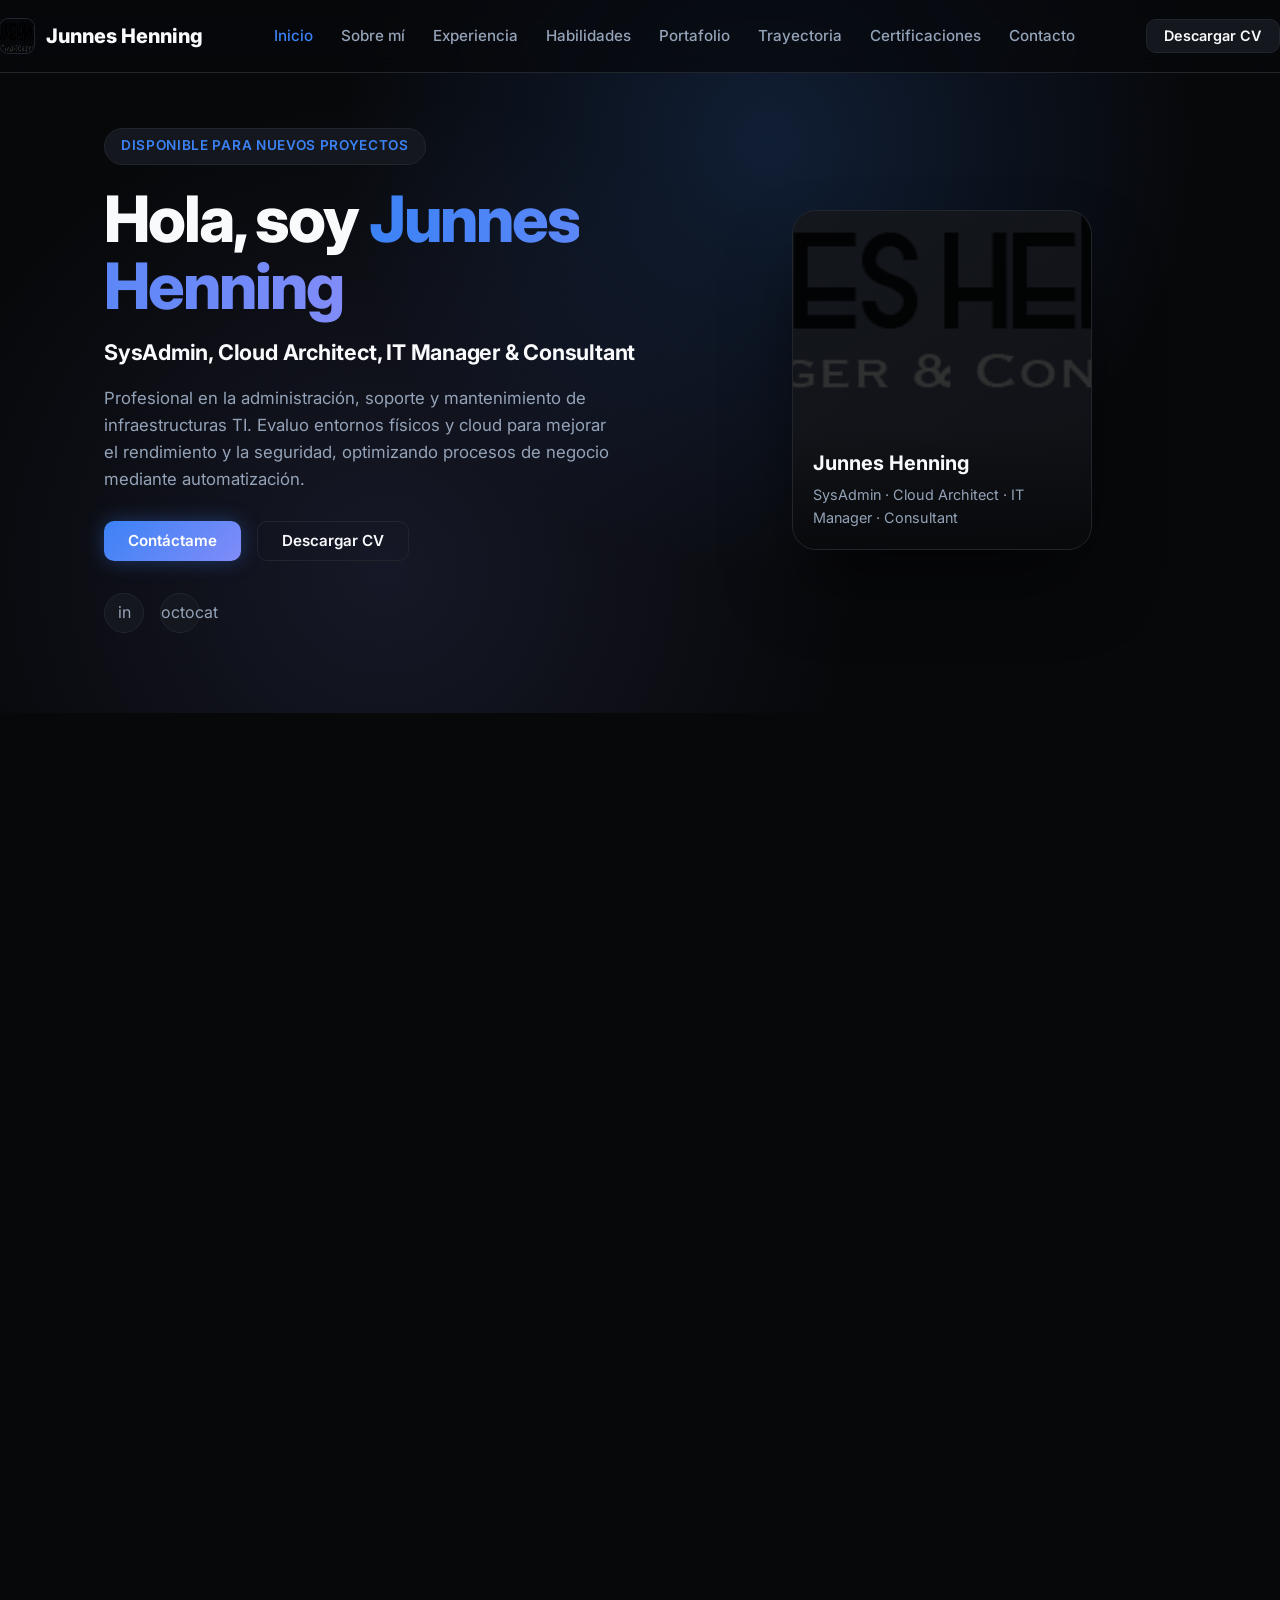
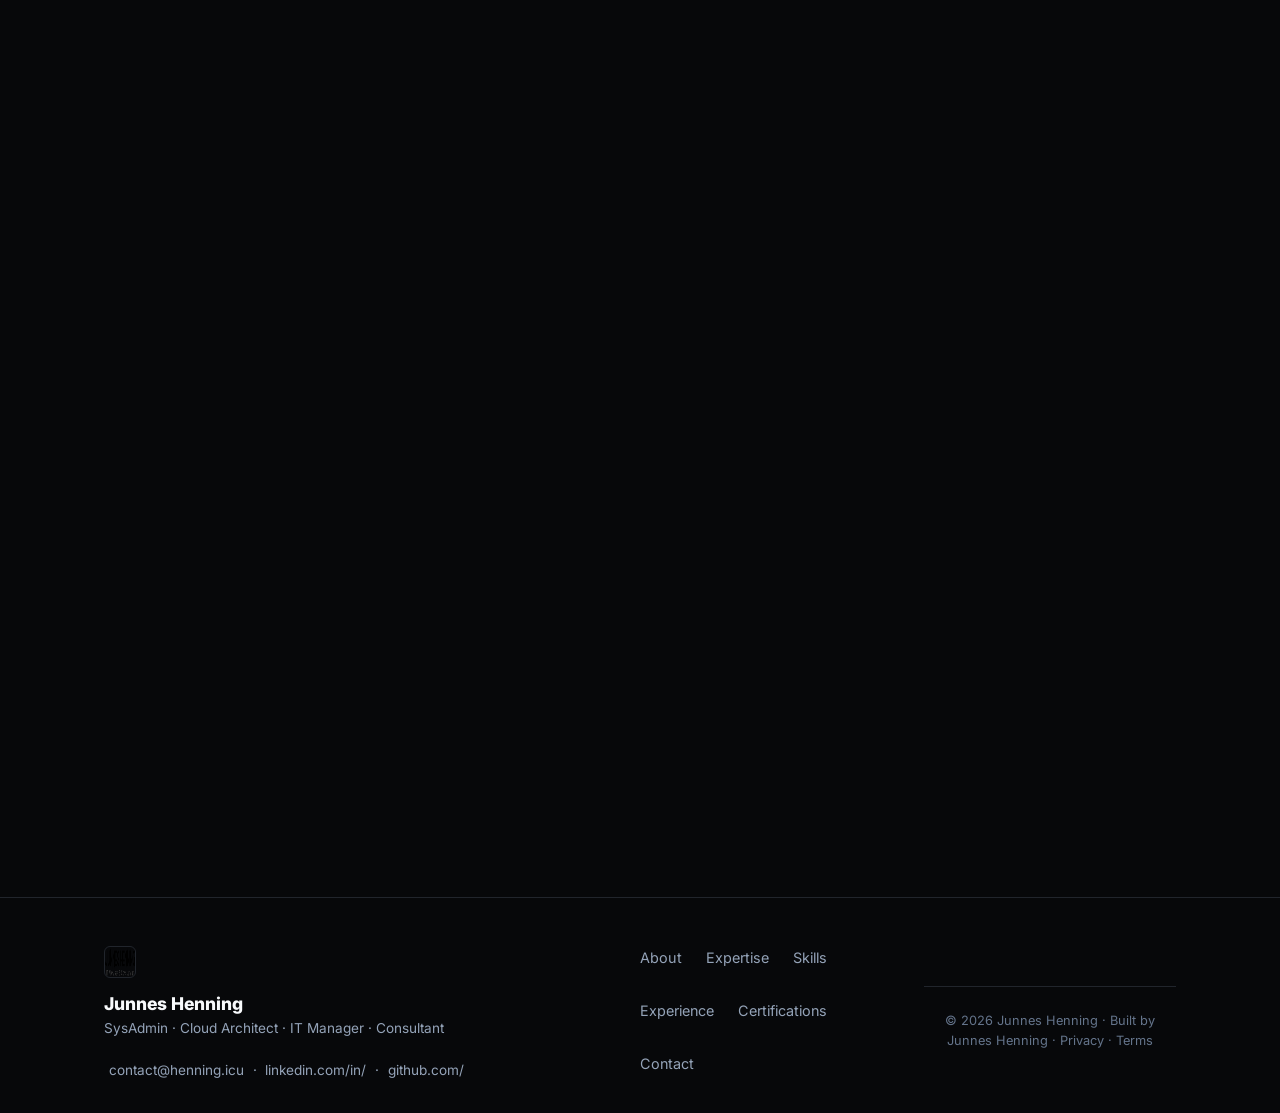
==== index.html @ 4973eaaf "feat: initial static portfolio site - Single-page portfolio inspired by Wilson Kinyua's Portfolio v2" ====
<!DOCTYPE html>
<html lang="es">
<head>
  <meta charset="UTF-8">
  <meta name="viewport" content="width=device-width, initial-scale=1.0">
  <title>Junnes Henning | SysAdmin, Cloud Architect & IT Consultant</title>
  <meta name="description" content="Portafolio de Junnes Henning — SysAdmin, Cloud Architect, IT Manager y Consultant. Infraestructura cloud, Linux, automatización y seguridad en Caracas, Venezuela.">
  <meta name="author" content="Junnes Henning">
  <link rel="preload" href="assets/css/style.css" as="style">
  <link rel="stylesheet" href="assets/css/style.css">
  <link rel="icon" href="assets/images/logo.png">
  <!-- Google Fonts: Inter -->
  <link rel="preconnect" href="https://fonts.googleapis.com">
  <link rel="preconnect" href="https://fonts.gstatic.com" crossorigin>
  <link href="https://fonts.googleapis.com/css2?family=Inter:wght@300;400;500;600;700;800&display=swap" rel="stylesheet">
</head>
<body>

  <!-- ======================= NAVIGACIÓN ======================= -->
  <nav class="navbar" id="navbar">
    <div class="nav-container">
      <a href="#" class="nav-logo" aria-label="Inicio">
        <img src="assets/images/logo.png" alt="Junnes Henning" class="nav-logo-img">
        <span class="nav-logo-text">Junnes Henning</span>
      </a>

      <ul class="nav-links" id="nav-links">
        <li><a href="#home">Inicio</a></li>
        <li><a href="#about">Sobre mí</a></li>
        <li><a href="#expertise">Experiencia</a></li>
        <li><a href="#skills">Habilidades</a></li>
        <li><a href="#portfolio">Portafolio</a></li>
        <li><a href="#experience">Trayectoria</a></li>
        <li><a href="#certifications">Certificaciones</a></li>
        <li><a href="#contact">Contacto</a></li>
      </ul>

      <div class="nav-actions">
        <a href="https://www.junneshenning.com/resources/Junnes_Henning_Resume.pdf" target="_blank" rel="noopener" class="btn btn-download">Descargar CV</a>
        <button class="nav-toggle" id="nav-toggle" aria-label="Abrir menú" aria-expanded="false">
          <span class="bar"></span>
          <span class="bar"></span>
          <span class="bar"></span>
        </button>
      </div>
    </div>
  </nav>

  <!-- ======================= HERO ======================= -->
  <section class="hero" id="home" aria-label="Inicio">
    <div class="hero-bg"></div>
    <div class="container hero-content">
      <div class="hero-text">
        <span class="hero-badge">Disponible para nuevos proyectos</span>
        <h1 class="hero-title">Hola, soy <span class="gradient-text">Junnes Henning</span></h1>
        <p class="hero-subtitle">SysAdmin, Cloud Architect, IT Manager &amp; Consultant</p>
        <p class="hero-description">
          Profesional en la administración, soporte y mantenimiento de infraestructuras TI. Evaluo entornos físicos y cloud para mejorar el rendimiento y la seguridad, optimizando procesos de negocio mediante automatización.
        </p>
        <div class="hero-cta">
          <a href="#contact" class="btn btn-primary">Contáctame</a>
          <a href="https://www.junneshenning.com/resources/Junnes_Henning_Resume.pdf" target="_blank" rel="noopener" class="btn btn-outline">Descargar CV</a>
        </div>
        <div class="hero-social">
          <a href="https://linkedin.com/in/" target="_blank" rel="noopener" aria-label="LinkedIn"><span>in</span></a>
          <a href="https://github.com/" target="_blank" rel="noopener" aria-label="GitHub"><span>octocat</span></a>
        </div>
      </div>

      <div class="hero-visual">
        <div class="floating-card">
          <img src="assets/images/logo.png" alt="Junnes Henning" class="floating-img">
          <div class="floating-overlay">
            <h3>Junnes Henning</h3>
            <p>SysAdmin · Cloud Architect · IT Manager · Consultant</p>
          </div>
        </div>
      </div>
    </div>
  </section>

  <!-- ======================= SOBRE MÍ ======================= -->
  <section class="section" id="about" aria-label="Sobre mí">
    <div class="container">
      <div class="section-header">
        <h2 class="section-title">Conóceme</h2>
        <p class="section-subtitle">Sobre mí</p>
      </div>

      <div class="about-grid">
        <div class="about-text">
          <p>
            Nacido y criado en Caracas, Venezuela. Soy un entusiasta SysAdmin especializado en plataformas de servidores Unix/Linux, con <strong>10+ años de experiencia</strong> y certificado en ITILv3. Estoy dedicado a evaluar entornos de infraestructura física y cloud para realizar mejoras que aumenten el rendimiento y la seguridad, optimizando procesos clave de negocio a través de la automatización, agregando valor a cada proyecto en el que participo.
          </p>
          <div class="about-stats">
            <div class="stat">
              <span class="stat-number">10+</span>
              <span class="stat-label">Años de experiencia</span>
            </div>
            <div class="stat">
              <span class="stat-number">1</span>
              <span class="stat-label">Certificación ITILv3</span>
            </div>
            <div class="stat">
              <span class="stat-number">7+</span>
              <span class="stat-label">Proyectos en portafolio</span>
            </div>
          </div>
        </div>

        <div class="about-details">
          <div class="detail-card">
            <h4>Rol</h4>
            <p>SysAdmin &amp; IT Support Professional</p>
          </div>
          <div class="detail-card">
            <h4>Ubicación</h4>
            <p>Caracas, Venezuela</p>
          </div>
          <div class="detail-card">
            <h4>Experiencia</h4>
            <p>10+ años de experiencia</p>
          </div>
          <div class="detail-card">
            <h4>Educación</h4>
            <p>ITILv3 Certificado</p>
          </div>
          <div class="detail-card">
            <h4>Portafolio</h4>
            <p><a href="https://www.junneshenning.com" target="_blank" rel="noopener">www.junneshenning.com</a></p>
          </div>
        </div>
      </div>
    </div>
  </section>

  <!-- ======================= EXPERIENCIA / EXPERTISE ======================= -->
  <section class="section bg-alt" id="expertise" aria-label="Lo que hago">
    <div class="container">
      <div class="section-header">
        <h2 class="section-title">Lo que hago</h2>
        <p class="section-subtitle">Experiencia</p>
      </div>

      <div class="services-grid">
        <div class="service-card">
          <div class="service-icon">🐧</div>
          <h3>Soporte Linux &amp; Soluciones OpenSource</h3>
          <p>Especializado en plataformas de servidores Unix/Linux, realizando mejoras que aumentan el rendimiento y la seguridad.</p>
        </div>
        <div class="service-card">
          <div class="service-icon">☁️</div>
          <h3>Consultoría TI &amp; Migraciones de Hosting</h3>
          <p>Evaluación de entornos de infraestructura física y cloud para mejorar el rendimiento y la seguridad.</p>
        </div>
        <div class="service-card">
          <div class="service-icon">⚙️</div>
          <h3>Bash Scripting &amp; Automatización</h3>
          <p>Optimización de procesos clave de negocio mediante automatización, agregando valor a cada proyecto.</p>
        </div>
        <div class="service-card">
          <div class="service-icon">🛡️</div>
          <h3>Mejoras de Seguridad &amp; Recuperación Web Hackeada</h3>
          <p>Informática forense y recuperación de sitios web hackeados junto con robustas mejoras de seguridad.</p>
        </div>
      </div>
    </div>
  </section>

  <!-- ======================= HABILIDADES ======================= -->
  <section class="section" id="skills" aria-label="Herramientas y habilidades">
    <div class="container">
      <div class="section-header">
        <h2 class="section-title">Con qué trabajo</h2>
        <p class="section-subtitle">Herramientas &amp; Habilidades</p>
      </div>

      <div class="skills-grid">
        <div class="skill-category">
          <h4>OS &amp; Administración</h4>
          <div class="skill-chips">
            <span class="skill-chip"><img src="assets/images/icons/devicons/linux-original.svg" alt="Linux" onerror="this.style.display='none'"> Linux</span>
            <span class="skill-chip"><img src="assets/images/icons/devicons/unix-original.svg" alt="Unix" onerror="this.style.display='none'"> Unix</span>
            <span class="skill-chip"><img src="assets/images/icons/devicons/nginx-original.svg" alt="Web Servers Tuning" onerror="this.style.display='none'"> Web Servers Tuning</span>
            <span class="skill-chip"><img src="assets/images/icons/devicons/bash-original.svg" alt="Shell Scripting" onerror="this.style.display='none'"> Shell Scripting</span>
          </div>
        </div>

        <div class="skill-category">
          <h4>Web Stack</h4>
          <div class="skill-chips">
            <span class="skill-chip"><img src="assets/images/icons/devicons/php-original.svg" alt="LAMP Stack" onerror="this.style.display='none'"> LAMP Stack</span>
            <span class="skill-chip"><img src="assets/images/icons/devicons/nginx-original.svg" alt="LEMP Stack" onerror="this.style.display='none'"> LEMP Stack</span>
            <span class="skill-chip"><img src="assets/images/icons/devicons/html5-original.svg" alt="HTML5/CSS3" onerror="this.style.display='none'"> HTML5/CSS3</span>
            <span class="skill-chip"><img src="assets/images/icons/devicons/wordpress-original.svg" alt="WordPress" onerror="this.style.display='none'"> WordPress</span>
            <span class="skill-chip"><img src="assets/images/icons/devicons/magento-original.svg" alt="Magento" onerror="this.style.display='none'"> Magento</span>
          </div>
        </div>

        <div class="skill-category">
          <h4>Infraestructura &amp; Servicios</h4>
          <div class="skill-chips">
            <span class="skill-chip"><img src="assets/images/icons/devicons/amazonwebservices-original.svg" alt="AWS" onerror="this.style.display='none'"> AWS</span>
            <span class="skill-chip"><img src="assets/images/icons/devicons/googlecloud-original.svg" alt="GCP" onerror="this.style.display='none'"> GCP</span>
            <span class="skill-chip"><img src="assets/images/icons/devicons/azure-original.svg" alt="Azure" onerror="this.style.display='none'"> Azure</span>
            <span class="skill-chip"><img src="assets/images/icons/devicons/cloudflare-original.svg" alt="Cloudflare" onerror="this.style.display='none'"> Cloudflare</span>
            <span class="skill-chip"><img src="assets/images/icons/devicons/servers-original.svg" alt="Hosting / Cpanel" onerror="this.style.display='none'"> Hosting / Cpanel</span>
            <span class="skill-chip"><img src="assets/images/icons/devicons/network-original.svg" alt="Domains / DNS" onerror="this.style.display='none'"> Domains / DNS</span>
            <span class="skill-chip"><img src="assets/images/icons/devicons/google-original.svg" alt="OnPage SEO" onerror="this.style.display='none'"> OnPage SEO</span>
            <span class="skill-chip"><img src="assets/images/icons/devicons/security-original.svg" alt="Web Security" onerror="this.style.display='none'"> Web Security</span>
          </div>
        </div>
      </div>
    </div>
  </section>

  <!-- ======================= PORTAFOLIO ======================= -->
  <section class="section bg-alt" id="portfolio" aria-label="Proyectos">
    <div class="container">
      <div class="section-header">
        <h2 class="section-title">Mi portafolio</h2>
        <p class="section-subtitle">Proyectos en diferentes campos y clientes.</p>
      </div>

      <div class="portfolio-filters">
        <button class="filter-btn active" data-filter="all">Todos</button>
        <button class="filter-btn" data-filter="Retail">Retail</button>
        <button class="filter-btn" data-filter="Technology">Technology</button>
        <button class="filter-btn" data-filter="Healthcare">Healthcare</button>
        <button class="filter-btn" data-filter="Real Estate">Real Estate</button>
        <button class="filter-btn" data-filter="Legal">Legal</button>
      </div>

      <div class="portfolio-grid" id="portfolio-grid">
        <!-- Licores Mundiales -->
        <article class="portfolio-item" data-category="Retail">
          <div class="portfolio-image">
            <img src="assets/images/portfolio/licores-mundiales-logo.png" alt="Licores Mundiales">
          </div>
          <div class="portfolio-content">
            <h3>Licores Mundiales</h3>
            <p class="portfolio-excerpt">Cloud architecture design and deployment on AWS for the e-commerce website. Ongoing support for new feature rollouts on a complex multi-service architecture.</p>
            <div class="portfolio-meta">
              <span class="portfolio-category">Retail</span>
              <span class="portfolio-screens">Licores Mundiales · 1 screen</span>
            </div>
            <a href="#" class="portfolio-link">View Screens <span>→</span></a>
          </div>
        </article>

        <!-- Logoscorp -->
        <article class="portfolio-item" data-category="Technology">
          <div class="portfolio-image">
            <img src="assets/images/portfolio/logoscorp-logo.png" alt="Logoscorp">
          </div>
          <div class="portfolio-content">
            <h3>Logoscorp</h3>
            <p class="portfolio-excerpt">Cloud infrastructure architecture design and deployment for the corporate website, ensuring high availability and optimal performance.</p>
            <div class="portfolio-meta">
              <span class="portfolio-category">Technology</span>
              <span class="portfolio-screens">Logoscorp · 1 screen</span>
            </div>
            <a href="#" class="portfolio-link">View Screens <span>→</span></a>
          </div>
        </article>

        <!-- Drogueria Nena -->
        <article class="portfolio-item" data-category="Healthcare">
          <div class="portfolio-image">
            <img src="assets/images/portfolio/dronena-logo.png" alt="Drogueria Nena">
          </div>
          <div class="portfolio-content">
            <h3>Droguería Nena</h3>
            <p class="portfolio-excerpt">Cloud architecture design and configuration for the drugstore website. Ongoing maintenance and support of the cloud infrastructure to ensure uninterrupted operations.</p>
            <div class="portfolio-meta">
              <span class="portfolio-category">Healthcare</span>
              <span class="portfolio-screens">Droguería Nena · 1 screen</span>
            </div>
            <a href="#" class="portfolio-link">View Screens <span>→</span></a>
          </div>
        </article>

        <!-- Farmacias Xana -->
        <article class="portfolio-item" data-category="Healthcare">
          <div class="portfolio-image">
            <img src="assets/images/portfolio/xana-logo.png" alt="Farmacias Xana">
          </div>
          <div class="portfolio-content">
            <h3>Farmacias Xana</h3>
            <p class="portfolio-excerpt">Cloud architecture design and deployment for the corporate website. Continuous infrastructure maintenance and support, including N8N automation workflows for daily pharmacy closing report processing.</p>
            <div class="portfolio-meta">
              <span class="portfolio-category">Healthcare</span>
              <span class="portfolio-screens">Farmacias Xana · 1 screen</span>
            </div>
            <a href="#" class="portfolio-link">View Screens <span>→</span></a>
          </div>
        </article>

        <!-- Beca Inmobiliaria -->
        <article class="portfolio-item" data-category="Real Estate">
          <div class="portfolio-image">
            <img src="assets/images/portfolio/beca-logo.png" alt="Beca Inmobiliaria">
          </div>
          <div class="portfolio-content">
            <h3>Beca Inmobiliaria</h3>
            <p class="portfolio-excerpt">Cloud architecture and infrastructure design on GCP. Security and vulnerability audit with corresponding system hardening. SEO strategy implementation to improve organic search positioning.</p>
            <div class="portfolio-meta">
              <span class="portfolio-category">Real Estate</span>
              <span class="portfolio-screens">Beca Inmobiliaria · 1 screen</span>
            </div>
            <a href="#" class="portfolio-link">View Screens <span>→</span></a>
          </div>
        </article>

        <!-- Mind Melt -->
        <article class="portfolio-item" data-category="Technology">
          <div class="portfolio-image">
            <img src="assets/images/portfolio/mindmelt-logo.png" alt="Mind Melt Creative Agency">
          </div>
          <div class="portfolio-content">
            <h3>Mind Melt Creative Agency</h3>
            <p class="portfolio-excerpt">Cloud infrastructure architecture design and deployment for the creative agency website, optimizing performance and availability.</p>
            <div class="portfolio-meta">
              <span class="portfolio-category">Technology</span>
              <span class="portfolio-screens">Mind Melt · 1 screen</span>
            </div>
            <a href="#" class="portfolio-link">View Screens <span>→</span></a>
          </div>
        </article>

        <!-- The Hachar Law Group -->
        <article class="portfolio-item" data-category="Legal">
          <div class="portfolio-image">
            <img src="assets/images/portfolio/hachar-logo.png" alt="The Hachar Law Group">
          </div>
          <div class="portfolio-content">
            <h3>The Hachar Law Group</h3>
            <p class="portfolio-excerpt">Cloud infrastructure architecture design and deployment for the law firm website, ensuring security and high availability.</p>
            <div class="portfolio-meta">
              <span class="portfolio-category">Legal</span>
              <span class="portfolio-screens">The Hachar Law Group · 1 screen</span>
            </div>
            <a href="#" class="portfolio-link">View Screens <span>→</span></a>
          </div>
        </article>
      </div>
    </div>
  </section>

  <!-- ======================= TRAYECTORIA ======================= -->
  <section class="section" id="experience" aria-label="Proyectos destacados">
    <div class="container">
      <div class="section-header">
        <h2 class="section-title">Mis trabajos</h2>
        <p class="section-subtitle">Experiencia</p>
      </div>

      <div class="timeline">
        <div class="timeline-item">
          <div class="timeline-date">Jun 2022 – Presente</div>
          <div class="timeline-content">
            <div class="timeline-header">
              <h3>AcidLabs (antes Linets Chile SpA)</h3>
              <span class="timeline-role">SRE — Site Reliability Engineering</span>
            </div>
            <p>Site Reliability Engineering, cloud architecture design, infrastructure management, y consultoría TI. Lideré esfuerzos de migración e integración durante la fusión de Linets Chile SpA en AcidLabs en mayo de 2023.</p>
            <div class="timeline-tags">
              <span>SRE</span><span>Cloud Architecture</span><span>IT Consulting</span><span>Infrastructure</span><span>Migrations</span>
            </div>
            <a href="#" class="btn btn-sm btn-outline">Ver proyecto</a>
          </div>
        </div>

        <div class="timeline-item">
          <div class="timeline-date">Jun 2025 – Presente</div>
          <div class="timeline-content">
            <div class="timeline-header">
              <h3>Droguería Nena, C.A.</h3>
              <span class="timeline-role">Architecture Manager</span>
            </div>
            <p>Cloud architecture design e infraestructura para el sitio web de la farmacia. Mantenimiento continuo, hardening de seguridad y flujos de automatización con N8N.</p>
            <div class="timeline-tags">
              <span>Cloud Architecture</span><span>Architecture Management</span><span>Security</span><span>Automation</span><span>N8N</span>
            </div>
            <a href="#" class="btn btn-sm btn-outline">Ver proyecto</a>
          </div>
        </div>

        <div class="timeline-item">
          <div class="timeline-date">Sep 2016 – Jun 2022</div>
          <div class="timeline-content">
            <div class="timeline-header">
              <h3>Logoscorp, C.A.</h3>
              <span class="timeline-role">Support Manager &amp; Project Programmer</span>
            </div>
            <p>Gestión de equipos de soporte y programación de proyectos. Lideré el despliegue de infraestructura cloud y el diseño de arquitectura web.</p>
            <div class="timeline-tags">
              <span>Management</span><span>Programming</span><span>Support</span><span>Cloud</span>
            </div>
            <a href="#" class="btn btn-sm btn-outline">Ver proyecto</a>
          </div>
        </div>

        <div class="timeline-item">
          <div class="timeline-date">Feb 2009 – Ago 2016</div>
          <div class="timeline-content">
            <div class="timeline-header">
              <h3>Soporte S.P.I., C.A.</h3>
              <span class="timeline-role">IT Manager &amp; Support Manager</span>
            </div>
            <p>Gestión de operaciones TI y equipos de soporte.</p>
            <div class="timeline-tags">
              <span>IT Management</span><span>Support</span>
            </div>
            <a href="#" class="btn btn-sm btn-outline">Ver proyecto</a>
          </div>
        </div>

        <div class="timeline-item">
          <div class="timeline-date">Sep 2006 – Feb 2009</div>
          <div class="timeline-content">
            <div class="timeline-header">
              <h3>Toyoavila, C.A.</h3>
              <span class="timeline-role">Systems Analyst</span>
            </div>
            <p>Análisis y mantenimiento de sistemas.</p>
            <div class="timeline-tags">
              <span>Systems Analysis</span>
            </div>
            <a href="#" class="btn btn-sm btn-outline">Ver proyecto</a>
          </div>
        </div>
      </div>
    </div>
  </section>

  <!-- ======================= CERTIFICACIONES ======================= -->
  <section class="section bg-alt" id="certifications" aria-label="Certificaciones">
    <div class="container">
      <div class="section-header">
        <h2 class="section-title">Credenciales</h2>
        <p class="section-subtitle">Certificaciones</p>
      </div>

      <div class="cert-grid">
        <!-- Google Workspace -->
        <div class="cert-card">
          <div class="cert-badge">Earned</div>
          <h3>Google Workspace Administrator Professional Certificate</h3>
          <div class="cert-issuer">Google / Coursera</div>
          <p>Certificación profesional que cubre la administración de Google Workspace, gestión de usuarios y grupos, configuración de seguridad, gobernanza de datos, cumplimiento de correo electrónico y gestión de servicios de la suite de productividad y colaboración de Google.</p>
          <div class="cert-meta">
            <span class="cert-date">26 de enero 2024</span>
            <a href="/documents/Google_Workspace_Administrator_Professional_Certificate.pdf" class="btn btn-sm btn-outline">Ver credencial</a>
          </div>
        </div>

        <!-- ITILv3 -->
        <div class="cert-card">
          <div class="cert-badge earned">Earned</div>
          <h3>ITILv3 Foundation</h3>
          <div class="cert-issuer">AXELOS</div>
          <p>Certificación de Information Technology Infrastructure Library v3 que cubre las mejores prácticas de gestión de servicios TI, incluyendo estrategia de servicio, diseño, transición, operación y mejora continua del servicio.</p>
          <div class="cert-meta">
            <a href="/documents/ITILv3_Exim_Certificate.jpg" class="btn btn-sm btn-outline">Ver credencial</a>
          </div>
        </div>

        <!-- AWS -->
        <div class="cert-card">
          <div class="cert-badge in-progress">In Progress</div>
          <h3>AWS Solutions Architect Associate</h3>
          <div class="cert-issuer">Amazon Web Services</div>
          <p>Valida la capacidad de diseñar y desplegar sistemas escalables, altamente disponibles y tolerantes a fallos. Cubre cómputo, almacenamiento, redes, bases de datos, seguridad y optimización de costos siguiendo el marco AWS Well-Architected Framework.</p>
          <div class="cert-meta">
            <span class="cert-date">En progreso</span>
            <span class="cert-nolink">Sin enlace disponible</span>
          </div>
        </div>
      </div>
    </div>
  </section>

  <!-- ======================= PROYECTOS Y VENTURAS ======================= -->
  <section class="section ventures" id="ventures" aria-label="Proyectos y ventures">
    <div class="container">
      <div class="venture-card">
        <h2>Projects &amp; Ventures</h2>
        <p>Dos sitios para visitar más de mi trabajo.</p>
        <a href="https://www.junneshenning.com" target="_blank" rel="noopener" class="venture-link">www.junneshenning.com <span>→</span></a>
      </div>
    </div>
  </section>

  <!-- ======================= CONTACTO ======================= -->
  <section class="section" id="contact" aria-label="Contacto">
    <div class="container">
      <div class="section-header">
        <h2 class="section-title">Hablemos</h2>
        <p class="section-subtitle">Contáctame</p>
      </div>

      <div class="contact-grid">
        <div class="contact-info">
          <div class="info-item">
            <span class="info-label">Email</span>
            <a href="mailto:contact@henning.icu" class="info-value">contact@henning.icu</a>
          </div>
          <div class="info-item">
            <span class="info-label">Ubicación</span>
            <span class="info-value">Caracas, Venezuela</span>
          </div>
          <div class="socials">
            <a href="https://linkedin.com/in/" target="_blank" rel="noopener" class="social-link">linkedin.com/in/</a>
            <a href="https://github.com/" target="_blank" rel="noopener" class="social-link">github.com/</a>
          </div>
        </div>

        <div class="contact-form-wrapper">
          <form class="contact-form" id="contact-form" novalidate>
            <div class="form-group">
              <label for="name">Nombre</label>
              <input type="text" id="name" name="name" required placeholder="Tu nombre">
            </div>
            <div class="form-group">
              <label for="email">Correo</label>
              <input type="email" id="email" name="email" required placeholder="tu@correo.com">
            </div>
            <div class="form-group">
              <label for="subject">Asunto</label>
              <input type="text" id="subject" name="subject" placeholder="Asunto del mensaje">
            </div>
            <div class="form-group">
              <label for="message">Mensaje</label>
              <textarea id="message" name="message" rows="5" required placeholder="Cuéntame en qué puedo ayudarte"></textarea>
            </div>
            <button type="submit" class="btn btn-primary btn-block">Enviar mensaje</button>
            <p class="form-note" id="form-note"></p>
          </form>
        </div>
      </div>
    </div>
  </section>

  <!-- ======================= FOOTER ======================= -->
  <footer class="footer">
    <div class="container footer-inner">
      <div class="footer-brand">
        <div class="footer-logo">
          <img src="assets/images/logo.png" alt="Junnes Henning">
        </div>
        <div class="footer-titles">
          <div class="footer-name">Junnes Henning</div>
          <div class="footer-role">SysAdmin · Cloud Architect · IT Manager · Consultant</div>
        </div>
        <div class="footer-contacts">
          <a href="mailto:contact@henning.icu">contact@henning.icu</a> ·
          <a href="https://linkedin.com/in/" target="_blank" rel="noopener">linkedin.com/in/</a> ·
          <a href="https://github.com/" target="_blank" rel="noopener">github.com/</a>
        </div>
      </div>
      <nav class="footer-nav">
        <a href="#about">About</a>
        <a href="#expertise">Expertise</a>
        <a href="#skills">Skills</a>
        <a href="#experience">Experience</a>
        <a href="#certifications">Certifications</a>
        <a href="#contact">Contact</a>
      </nav>
      <div class="footer-copy">
        © 2026 Junnes Henning · Built by <a href="https://www.junneshenning.com" target="_blank" rel="noopener">Junnes Henning</a> · <a href="privacy.html">Privacy</a> · <a href="terms.html">Terms</a>
      </div>
    </div>
  </footer>

  <script src="assets/js/main.js"></script>
</body>
</html>
---- assets/css/style.css ----
/* ==========================================================================
   Wilson Kinyua Portfolio v2024 inspired — Dark Cloud Architect theme
   ========================================================================== */
:root {
  --bg: #07080a;
  --surface: #0f1115;
  --surface-2: #14171d;
  --border: #21252c;
  --border-hover: #333a46;

  --text: #f8fafc;
  --text-muted: #94a3b8;
  --text-dim: #64748b;

  --primary: #3b82f6;
  --primary-glow: rgba(59, 130, 246, 0.35);
  --primary-hover: #2563eb;

  --accent: #818cf8;
  --accent-glow: rgba(129, 140, 248, 0.25);

  --success: #22c55e;
  --warning: #f59e0b;
  --danger: #ef4444;

  --radius: 16px;
  --radius-sm: 10px;
  --transition: 300ms ease;
  --shadow: 0 20px 40px -10px rgba(0, 0, 0, 0.5);
  --shadow-lg: 0 40px 80px -20px rgba(0, 0, 0, 0.6);
}

* {
  margin: 0;
  padding: 0;
  box-sizing: border-box;
}

html {
  scroll-behavior: smooth;
}

body {
  background: var(--bg);
  color: var(--text);
  font-family: "Inter", system-ui, -apple-system, BlinkMacSystemFont, "Segoe UI", Roboto, sans-serif;
  line-height: 1.6;
  overflow-x: hidden;
}

img {
  display: block;
  max-width: 100%;
  height: auto;
}

a {
  color: inherit;
  text-decoration: none;
}

ul {
  list-style: none;
}

.container {
  width: 100%;
  max-width: 1120px;
  margin: 0 auto;
  padding: 0 1.5rem;
}

.section {
  padding: 5rem 0;
  position: relative;
}

.bg-alt {
  background: linear-gradient(180deg, var(--surface) 0%, var(--bg) 100%);
}

.section-header {
  text-align: center;
  max-width: 700px;
  margin: 0 auto 3.5rem;
}

.section-title {
  font-size: clamp(1.75rem, 2.5vw, 2.5rem);
  font-weight: 800;
  letter-spacing: -0.02em;
  margin-bottom: 0.75rem;
  background: linear-gradient(to right, var(--text), var(--accent));
  -webkit-background-clip: text;
  -webkit-text-fill-color: transparent;
  background-clip: text;
}

.section-subtitle {
  color: var(--text-muted);
  font-size: 1rem;
}

/* ======================= NAV ======================= */
.navbar {
  position: fixed;
  top: 0;
  left: 0;
  width: 100%;
  z-index: 1000;
  border-bottom: 1px solid var(--border);
  background: rgba(7, 8, 10, 0.7);
  backdrop-filter: blur(10px);
  -webkit-backdrop-filter: blur(10px);
  transition: transform var(--transition), background var(--transition);
}

.navbar.hide {
  transform: translateY(-120%);
}

.nav-container {
  display: flex;
  align-items: center;
  justify-content: space-between;
  height: 72px;
}

.nav-logo {
  display: flex;
  align-items: center;
  gap: 0.75rem;
  font-weight: 800;
  font-size: 1.25rem;
  color: var(--text);
}

.nav-logo-img {
  width: 34px;
  height: 34px;
  border-radius: 8px;
  box-shadow: 0 0 0 1px var(--border);
}

.nav-logo-text {
  display: none;
}

@media (min-width: 640px) {
  .nav-logo-text {
    display: block;
  }
}

.nav-links {
  display: flex;
  gap: 1.75rem;
  align-items: center;
}

.nav-links a {
  font-size: 0.95rem;
  font-weight: 500;
  color: var(--text-muted);
  transition: color var(--transition);
}

.nav-links a:hover {
  color: var(--text);
}

.nav-actions {
  display: flex;
  align-items: center;
  gap: 1rem;
}

.btn {
  display: inline-flex;
  align-items: center;
  justify-content: center;
  font-weight: 600;
  font-size: 0.95rem;
  border-radius: var(--radius-sm);
  cursor: pointer;
  transition: all var(--transition);
  border: none;
  line-height: 1;
}

.btn-primary {
  background: linear-gradient(135deg, var(--primary), var(--accent));
  color: #fff;
  padding: 0.7rem 1.5rem;
  box-shadow: 0 0 20px var(--primary-glow);
}

.btn-primary:hover {
  transform: translateY(-2px);
  box-shadow: 0 0 30px var(--primary-glow), 0 4px 12px rgba(0,0,0,0.4);
}

.btn-outline {
  background: transparent;
  border: 1px solid var(--border);
  color: var(--text);
  padding: 0.7rem 1.5rem;
}

.btn-outline:hover {
  border-color: var(--primary);
  color: var(--primary);
}

.btn-download {
  background: var(--surface-2);
  border: 1px solid var(--border);
  color: var(--text);
  padding: 0.55rem 1.1rem;
  font-size: 0.9rem;
}

.btn-download:hover {
  border-color: var(--primary);
}

.btn-sm {
  padding: 0.45rem 1rem;
  font-size: 0.85rem;
}

.btn-block {
  width: 100%;
}

.nav-toggle {
  display: none;
  flex-direction: column;
  gap: 5px;
  background: none;
  border: none;
  cursor: pointer;
  padding: 0.35rem;
}

.nav-toggle .bar {
  width: 24px;
  height: 2px;
  background: var(--text);
  border-radius: 2px;
  transition: var(--transition);
}

/* ======================= HERO ======================= */
.hero {
  position: relative;
  padding-top: 8rem;
  padding-bottom: 5rem;
  overflow: hidden;
}

.hero-bg {
  position: absolute;
  inset: 0;
  z-index: -1;
  background: radial-gradient(circle at 60% 20%, rgba(59, 130, 246, 0.18), transparent 45%),
              radial-gradient(circle at 30% 80%, rgba(129, 140, 248, 0.12), transparent 45%);
}

.hero-content {
  display: grid;
  grid-template-columns: 1fr;
  gap: 3rem;
  align-items: center;
}

.hero-badge {
  display: inline-block;
  font-size: 0.85rem;
  font-weight: 600;
  padding: 0.4rem 1rem;
  border-radius: 999px;
  background: var(--surface-2);
  border: 1px solid var(--border);
  color: var(--primary);
  margin-bottom: 1.25rem;
  letter-spacing: 0.05em;
  text-transform: uppercase;
}

.hero-title {
  font-size: clamp(2.2rem, 5vw, 4rem);
  font-weight: 800;
  line-height: 1.05;
  letter-spacing: -0.03em;
  margin-bottom: 1rem;
}

.gradient-text {
  background: linear-gradient(to right, var(--primary), var(--accent));
  -webkit-background-clip: text;
  -webkit-text-fill-color: transparent;
  background-clip: text;
}

.hero-subtitle {
  font-size: 1.35rem;
  font-weight: 700;
  color: var(--text);
  margin-bottom: 1rem;
  letter-spacing: -0.01em;
}

.hero-description {
  color: var(--text-muted);
  font-size: 1.05rem;
  max-width: 520px;
  margin-bottom: 1.75rem;
}

.hero-cta {
  display: flex;
  gap: 1rem;
  flex-wrap: wrap;
  margin-bottom: 2rem;
}

.hero-social {
  display: flex;
  gap: 1rem;
}

.hero-social a {
  width: 40px;
  height: 40px;
  border-radius: 50%;
  background: var(--surface-2);
  border: 1px solid var(--border);
  display: grid;
  place-items: center;
  color: var(--text-muted);
  font-size: 1rem;
  transition: var(--transition);
}

.hero-social a:hover {
  border-color: var(--primary);
  color: var(--primary);
  transform: translateY(-3px);
}

.hero-visual {
  position: relative;
  height: 420px;
  display: flex;
  justify-content: center;
  align-items: center;
}

.floating-card {
  position: relative;
  width: 300px;
  height: 340px;
  border-radius: 24px;
  background: linear-gradient(145deg, var(--surface-2), var(--surface));
  border: 1px solid var(--border);
  box-shadow: var(--shadow-lg);
  overflow: hidden;
  animation: float 6s ease-in-out infinite;
}

.floating-img {
  width: 100%;
  height: 55%;
  object-fit: cover;
  opacity: 0.85;
}

.floating-overlay {
  position: absolute;
  bottom: 0;
  left: 0;
  right: 0;
  padding: 1.25rem;
  background: linear-gradient(to top, rgba(7, 8, 10, 0.85), transparent);
}

.floating-overlay h3 {
  font-size: 1.25rem;
  font-weight: 700;
  margin-bottom: 0.25rem;
}

.floating-overlay p {
  font-size: 0.9rem;
  color: var(--text-muted);
}

@keyframes float {
  0%, 100% { transform: translateY(0); }
  50% { transform: translateY(-18px); }
}

@media (min-width: 900px) {
  .hero-content {
    grid-template-columns: 1.15fr 1fr;
    gap: 4rem;
  }
  .hero-visual {
    height: auto;
  }
}

/* ======================= ABOUT ======================= */
.about-grid {
  display: grid;
  grid-template-columns: 1fr;
  gap: 3rem;
  align-items: start;
}

.about-text p {
  color: var(--text-muted);
  font-size: 1.05rem;
  margin-bottom: 1.75rem;
  max-width: 620px;
}

.about-stats {
  display: flex;
  gap: 2rem;
  margin-top: 1.5rem;
}

.stat .stat-number {
  display: block;
  font-size: 1.75rem;
  font-weight: 800;
  background: linear-gradient(to right, var(--primary), var(--accent));
  -webkit-background-clip: text;
  -webkit-text-fill-color: transparent;
  background-clip: text;
  line-height: 1;
}

.stat .stat-label {
  font-size: 0.85rem;
  color: var(--text-muted);
  margin-top: 0.25rem;
}

.about-details {
  display: grid;
  grid-template-columns: repeat(2, 1fr);
  gap: 1rem;
}

.detail-card {
  background: var(--surface);
  border: 1px solid var(--border);
  border-radius: var(--radius-sm);
  padding: 1.25rem;
}

.detail-card h4 {
  font-size: 0.85rem;
  font-weight: 600;
  text-transform: uppercase;
  letter-spacing: 0.05em;
  color: var(--text-dim);
  margin-bottom: 0.4rem;
}

.detail-card p {
  color: var(--text);
  font-size: 0.95rem;
}

.detail-card a {
  color: var(--primary);
}

.detail-card a:hover {
  text-decoration: underline;
}

@media (min-width: 768px) {
  .about-grid {
    grid-template-columns: 1fr 1fr;
  }
}

/* ======================= SERVICES / EXPERTISE ======================= */
.services-grid {
  display: grid;
  grid-template-columns: repeat(2, 1fr);
  gap: 1.75rem;
}

.service-card {
  background: var(--surface);
  border: 1px solid var(--border);
  border-radius: var(--radius);
  padding: 2rem 1.75rem;
  transition: var(--transition);
}

.service-card:hover {
  border-color: var(--border-hover);
  transform: translateY(-4px);
  box-shadow: var(--shadow);
}

.service-icon {
  font-size: 2rem;
  margin-bottom: 1rem;
  display: inline-block;
}

.service-card h3 {
  font-size: 1.15rem;
  font-weight: 700;
  margin-bottom: 0.75rem;
  letter-spacing: -0.01em;
}

.service-card p {
  color: var(--text-muted);
  font-size: 0.95rem;
}

@media (max-width: 639px) {
  .services-grid {
    grid-template-columns: 1fr;
  }
}

/* ======================= SKILLS ======================= */
.skills-grid {
  display: grid;
  grid-template-columns: repeat(auto-fit, minmax(240px, 1fr));
  gap: 2rem;
}

.skill-category h4 {
  font-size: 1.05rem;
  font-weight: 700;
  margin-bottom: 1rem;
  color: var(--primary);
}

.skill-chips {
  display: flex;
  flex-wrap: wrap;
  gap: 0.75rem;
}

.skill-chip {
  display: inline-flex;
  align-items: center;
  gap: 0.5rem;
  font-size: 0.85rem;
  font-weight: 500;
  padding: 0.5rem 0.85rem;
  border-radius: var(--radius-sm);
  background: var(--surface-2);
  border: 1px solid var(--border);
  color: var(--text);
  transition: var(--transition);
}

.skill-chip img {
  width: 18px;
  height: 18px;
  filter: grayscale(0.3) contrast(1.1);
}

.skill-chip:hover {
  border-color: var(--primary);
  color: var(--primary);
  transform: translateY(-2px);
}

/* ======================= PORTFOLIO ======================= */
.portfolio-filters {
  display: flex;
  gap: 0.75rem;
  flex-wrap: wrap;
  justify-content: center;
  margin-bottom: 2.5rem;
}

.filter-btn {
  background: var(--surface);
  border: 1px solid var(--border);
  color: var(--text-muted);
  padding: 0.55rem 1.25rem;
  border-radius: 999px;
  font-size: 0.85rem;
  font-weight: 600;
  cursor: pointer;
  transition: var(--transition);
  font-family: inherit;
}

.filter-btn:hover {
  border-color: var(--border-hover);
  color: var(--text);
}

.filter-btn.active {
  background: var(--primary);
  border-color: var(--primary);
  color: #fff;
  box-shadow: 0 0 20px var(--primary-glow);
}

.portfolio-grid {
  display: grid;
  grid-template-columns: repeat(2, 1fr);
  gap: 2rem;
}

.portfolio-item {
  background: var(--surface);
  border: 1px solid var(--border);
  border-radius: var(--radius);
  overflow: hidden;
  transition: var(--transition);
  display: flex;
  flex-direction: column;
  animation: fadeUp 0.6s ease both;
}

.portfolio-item.hide {
  display: none;
}

.portfolio-item:hover {
  border-color: var(--border-hover);
  transform: translateY(-6px);
  box-shadow: var(--shadow-lg);
}

.portfolio-image {
  width: 100%;
  height: 170px;
  overflow: hidden;
  background: var(--surface-2);
  border-bottom: 1px solid var(--border);
}

.portfolio-image img {
  width: 100%;
  height: 100%;
  object-fit: cover;
  object-position: center;
  transition: transform 700ms ease;
  opacity: 0.75;
}

.portfolio-item:hover .portfolio-image img {
  transform: scale(1.08);
  opacity: 0.9;
}

.portfolio-content {
  padding: 1.5rem;
  flex: 1;
  display: flex;
  flex-direction: column;
}

.portfolio-content h3 {
  font-size: 1.1rem;
  font-weight: 700;
  margin-bottom: 0.5rem;
  letter-spacing: -0.01em;
}

.portfolio-excerpt {
  color: var(--text-muted);
  font-size: 0.9rem;
  margin-bottom: 1rem;
  line-height: 1.5;
}

.portfolio-meta {
  display: flex;
  align-items: baseline;
  gap: 0.75rem;
  margin-bottom: 1rem;
}

.portfolio-category {
  font-size: 0.72rem;
  font-weight: 700;
  text-transform: uppercase;
  letter-spacing: 0.08em;
  color: var(--primary);
  padding: 0.2rem 0.6rem;
  border-radius: 4px;
  background: rgba(59, 130, 246, 0.1);
  border: 1px solid rgba(59, 130, 246, 0.2);
}

.portfolio-screens {
  font-size: 0.75rem;
  color: var(--text-dim);
}

.portfolio-link {
  display: inline-flex;
  align-items: center;
  gap: 0.4rem;
  font-size: 0.85rem;
  font-weight: 600;
  color: var(--text);
  margin-top: auto;
  transition: var(--transition);
}

.portfolio-link:hover {
  color: var(--primary);
}

.portfolio-link span {
  font-size: 1.1rem;
  transition: transform var(--transition);
}

.portfolio-link:hover span {
  transform: translateX(4px);
}

@media (min-width: 900px) {
  .portfolio-grid {
    grid-template-columns: repeat(3, 1fr);
  }
}

/* ======================= TIMELINE / EXPERIENCE ======================= */
.timeline {
  max-width: 820px;
  margin: 0 auto;
  position: relative;
  padding: 2rem 0;
}

.timeline::before {
  content: "";
  position: absolute;
  left: 50%;
  top: 0;
  bottom: 0;
  width: 2px;
  background: linear-gradient(to bottom, var(--primary), transparent);
  transform: translateX(-50%);
}

.timeline-item {
  position: relative;
  margin-bottom: 3rem;
  opacity: 0;
  transform: translateY(20px);
  animation: fadeUp 0.7s ease forwards;
  animation-delay: var(--delay);
}

.timeline-item:nth-child(even) .timeline-content {
  margin-left: auto;
  text-align: right;
}

.timeline-date {
  position: absolute;
  left: 50%;
  top: 0;
  transform: translateX(-50%);
  font-size: 0.8rem;
  font-weight: 700;
  color: var(--primary);
  text-transform: uppercase;
  letter-spacing: 0.08em;
  background: var(--bg);
  padding: 0.2rem 0.9rem;
  border-radius: 999px;
  border: 1px solid var(--border);
  z-index: 2;
  white-space: nowrap;
}

.timeline-content {
  width: 48%;
  background: var(--surface);
  border: 1px solid var(--border);
  border-radius: var(--radius);
  padding: 1.75rem;
  position: relative;
  transition: var(--transition);
}

.timeline-content:hover {
  border-color: var(--border-hover);
}

.timeline-header {
  display: flex;
  justify-content: space-between;
  align-items: flex-start;
  margin-bottom: 0.75rem;
  gap: 1rem;
}

.timeline-header h3 {
  font-size: 1.1rem;
  font-weight: 700;
}

.timeline-role {
  font-size: 0.85rem;
  font-weight: 600;
  color: var(--accent);
  background: rgba(129, 140, 248, 0.1);
  padding: 0.25rem 0.75rem;
  border-radius: 999px;
  border: 1px solid rgba(129, 140, 248, 0.2);
  white-space: nowrap;
}

.timeline-item:nth-child(even) .timeline-role {
  margin-left: auto;
}

.timeline-content p {
  color: var(--text-muted);
  font-size: 0.95rem;
  margin-bottom: 1rem;
  line-height: 1.6;
}

.timeline-tags {
  display: flex;
  flex-wrap: wrap;
  gap: 0.5rem;
  margin-bottom: 1rem;
}

.timeline-tags span {
  font-size: 0.75rem;
  font-weight: 600;
  padding: 0.3rem 0.7rem;
  border-radius: 999px;
  background: var(--surface-2);
  border: 1px solid var(--border);
  color: var(--text-dim);
}

@media (max-width: 768px) {
  .timeline::before {
    left: 20px;
  }
  .timeline-date {
    left: 20px;
    transform: none;
  }
  .timeline-item:nth-child(even) .timeline-content {
    margin-left: 0;
    text-align: left;
  }
  .timeline-content {
    width: calc(100% - 60px);
    margin-left: 60px !important;
  }
  .timeline-item:nth-child(even) .timeline-role {
    margin-left: 0;
  }
}

/* ======================= CERTIFICATIONS ======================= */
.cert-grid {
  display: grid;
  grid-template-columns: repeat(auto-fit, minmax(300px, 1fr));
  gap: 2rem;
}

.cert-card {
  background: var(--surface);
  border: 1px solid var(--border);
  border-radius: var(--radius);
  padding: 2rem;
  transition: var(--transition);
}

.cert-card:hover {
  border-color: var(--border-hover);
  transform: translateY(-4px);
}

.cert-badge {
  display: inline-block;
  font-size: 0.75rem;
  font-weight: 700;
  padding: 0.35rem 0.9rem;
  border-radius: 999px;
  text-transform: uppercase;
  letter-spacing: 0.08em;
  margin-bottom: 1rem;
  color: #fff;
}

.cert-badge.earned {
  background: var(--success);
  box-shadow: 0 0 15px rgba(34, 197, 94, 0.35);
}

.cert-badge.in-progress {
  background: var(--warning);
}

.cert-card h3 {
  font-size: 1.1rem;
  font-weight: 700;
  margin-bottom: 0.5rem;
  letter-spacing: -0.01em;
}

.cert-issuer {
  font-size: 0.85rem;
  font-weight: 600;
  color: var(--accent);
  margin-bottom: 0.75rem;
  display: block;
}

.cert-card p {
  color: var(--text-muted);
  font-size: 0.9rem;
  margin-bottom: 1rem;
  line-height: 1.55;
}

.cert-meta {
  display: flex;
  align-items: center;
  gap: 1rem;
  flex-wrap: wrap;
}

.cert-date {
  font-size: 0.8rem;
  font-weight: 600;
  color: var(--text-dim);
}

.cert-nolink {
  font-size: 0.8rem;
  color: var(--text-dim);
  font-style: italic;
}

/* ======================= VENTURES ======================= */
.ventures {
  padding: 6rem 0;
}

.venture-card {
  max-width: 700px;
  margin: 0 auto;
  text-align: center;
  background: linear-gradient(145deg, var(--surface-2), var(--surface));
  border: 1px solid var(--border);
  border-radius: 28px;
  padding: 4rem 2rem;
  box-shadow: var(--shadow-lg);
}

.venture-card h2 {
  font-size: clamp(1.75rem, 3vw, 2.5rem);
  font-weight: 800;
  margin-bottom: 0.75rem;
  background: linear-gradient(to right, var(--text), var(--accent));
  -webkit-background-clip: text;
  -webkit-text-fill-color: transparent;
  background-clip: text;
}

.venture-card p {
  color: var(--text-muted);
  margin-bottom: 1.75rem;
  font-size: 1.05rem;
}

.venture-link {
  display: inline-flex;
  align-items: center;
  gap: 0.5rem;
  font-weight: 600;
  color: var(--text);
  font-size: 1rem;
  transition: var(--transition);
}

.venture-link:hover {
  color: var(--primary);
}

.venture-link span {
  font-size: 1.2rem;
  transition: transform var(--transition);
}

.venture-link:hover span {
  transform: translateX(4px);
}

/* ======================= CONTACT ======================= */
.contact-grid {
  display: grid;
  grid-template-columns: 1fr;
  gap: 3rem;
}

.contact-info {
  display: flex;
  flex-direction: column;
  gap: 1.5rem;
}

.info-item {
  display: flex;
  align-items: flex-start;
  gap: 1rem;
}

.info-label {
  font-size: 0.8rem;
  font-weight: 600;
  text-transform: uppercase;
  letter-spacing: 0.08em;
  color: var(--text-dim);
  min-width: 70px;
}

.info-value {
  color: var(--text);
  font-size: 1rem;
}

.info-value:hover {
  color: var(--primary);
  text-decoration: underline;
}

.socials {
  display: flex;
  gap: 1rem;
  margin-top: 0.5rem;
}

.social-link {
  font-size: 0.9rem;
  color: var(--text-muted);
  transition: var(--transition);
}

.social-link:hover {
  color: var(--primary);
  text-decoration: underline;
}

.contact-form {
  background: var(--surface);
  border: 1px solid var(--border);
  border-radius: var(--radius);
  padding: 2.25rem;
  box-shadow: var(--shadow);
}

.form-group {
  margin-bottom: 1.25rem;
}

.form-group label {
  display: block;
  font-size: 0.85rem;
  font-weight: 600;
  color: var(--text-muted);
  margin-bottom: 0.5rem;
}

.form-group input,
.form-group textarea {
  width: 100%;
  background: var(--bg);
  border: 1px solid var(--border);
  border-radius: var(--radius-sm);
  padding: 0.8rem 1rem;
  color: var(--text);
  font-family: inherit;
  font-size: 0.95rem;
  transition: var(--transition);
}

.form-group input:focus,
.form-group textarea:focus {
  outline: none;
  border-color: var(--primary);
  box-shadow: 0 0 0 3px var(--primary-glow);
}

.form-note {
  margin-top: 1rem;
  font-size: 0.85rem;
  min-height: 1.2em;
}

.form-note.success {
  color: var(--success);
}

.form-note.error {
  color: var(--danger);
}

@media (min-width: 768px) {
  .contact-grid {
    grid-template-columns: 1fr 1.3fr;
  }
}

/* ======================= FOOTER ======================= */
.footer {
  border-top: 1px solid var(--border);
  background: var(--bg);
  padding: 3rem 0 2rem;
}

.footer-inner {
  display: grid;
  grid-template-columns: 1fr;
  gap: 2rem;
}

.footer-brand {
  display: flex;
  flex-direction: column;
  gap: 0.75rem;
}

.footer-logo img {
  width: 32px;
  height: 32px;
  border-radius: 6px;
  border: 1px solid var(--border);
}

.footer-name {
  font-weight: 800;
  font-size: 1.1rem;
}

.footer-role {
  font-size: 0.85rem;
  color: var(--text-muted);
}

.footer-contacts {
  font-size: 0.85rem;
  color: var(--text-muted);
  margin-top: 0.5rem;
}

.footer-contacts a {
  color: var(--text-muted);
  margin: 0 0.3rem;
}

.footer-contacts a:hover {
  color: var(--primary);
}

.footer-nav {
  display: flex;
  flex-wrap: wrap;
  gap: 1.5rem;
  justify-content: center;
}

.footer-nav a {
  font-size: 0.9rem;
  color: var(--text-muted);
  transition: var(--transition);
}

.footer-nav a:hover {
  color: var(--text);
}

.footer-copy {
  font-size: 0.8rem;
  color: var(--text-dim);
  text-align: center;
  margin-top: 2.5rem;
  padding-top: 1.5rem;
  border-top: 1px solid var(--border);
}

@media (min-width: 768px) {
  .footer-inner {
    grid-template-columns: 2fr 1fr 1fr;
  }
  .footer-nav {
    justify-content: flex-start;
  }
}

/* ======================= ANIMATIONS ======================= */
@keyframes fadeUp {
  to {
    opacity: 1;
    transform: translateY(0);
  }
}

.reveal {
  opacity: 0;
  transform: translateY(30px);
  transition: all 0.8s ease;
}

.reveal.active {
  opacity: 1;
  transform: translateY(0);
}

/* ======================= UTILITIES ======================= */
.btn-block {
  display: block;
  width: 100%;
}

@media (max-width: 639px) {
  .nav-links {
    position: fixed;
    inset: 0 0 0 60%;
    background: var(--surface);
    border-right: 1px solid var(--border);
    flex-direction: column;
    padding: 8rem 2rem 2rem;
    gap: 1.5rem;
    transform: translateX(100%);
    transition: transform var(--transition);
    box-shadow: var(--shadow-lg);
  }

  .nav-links.open {
    transform: translateX(0);
  }

  .nav-toggle {
    display: flex;
  }

  .hero-content {
    grid-template-columns: 1fr;
  }
  .hero-visual {
    height: 300px;
  }
  .floating-card {
    width: 260px;
    height: 280px;
  }
}
---- assets/css/style.css ----
/* ==========================================================================
   Wilson Kinyua Portfolio v2024 inspired — Dark Cloud Architect theme
   ========================================================================== */
:root {
  --bg: #07080a;
  --surface: #0f1115;
  --surface-2: #14171d;
  --border: #21252c;
  --border-hover: #333a46;

  --text: #f8fafc;
  --text-muted: #94a3b8;
  --text-dim: #64748b;

  --primary: #3b82f6;
  --primary-glow: rgba(59, 130, 246, 0.35);
  --primary-hover: #2563eb;

  --accent: #818cf8;
  --accent-glow: rgba(129, 140, 248, 0.25);

  --success: #22c55e;
  --warning: #f59e0b;
  --danger: #ef4444;

  --radius: 16px;
  --radius-sm: 10px;
  --transition: 300ms ease;
  --shadow: 0 20px 40px -10px rgba(0, 0, 0, 0.5);
  --shadow-lg: 0 40px 80px -20px rgba(0, 0, 0, 0.6);
}

* {
  margin: 0;
  padding: 0;
  box-sizing: border-box;
}

html {
  scroll-behavior: smooth;
}

body {
  background: var(--bg);
  color: var(--text);
  font-family: "Inter", system-ui, -apple-system, BlinkMacSystemFont, "Segoe UI", Roboto, sans-serif;
  line-height: 1.6;
  overflow-x: hidden;
}

img {
  display: block;
  max-width: 100%;
  height: auto;
}

a {
  color: inherit;
  text-decoration: none;
}

ul {
  list-style: none;
}

.container {
  width: 100%;
  max-width: 1120px;
  margin: 0 auto;
  padding: 0 1.5rem;
}

.section {
  padding: 5rem 0;
  position: relative;
}

.bg-alt {
  background: linear-gradient(180deg, var(--surface) 0%, var(--bg) 100%);
}

.section-header {
  text-align: center;
  max-width: 700px;
  margin: 0 auto 3.5rem;
}

.section-title {
  font-size: clamp(1.75rem, 2.5vw, 2.5rem);
  font-weight: 800;
  letter-spacing: -0.02em;
  margin-bottom: 0.75rem;
  background: linear-gradient(to right, var(--text), var(--accent));
  -webkit-background-clip: text;
  -webkit-text-fill-color: transparent;
  background-clip: text;
}

.section-subtitle {
  color: var(--text-muted);
  font-size: 1rem;
}

/* ======================= NAV ======================= */
.navbar {
  position: fixed;
  top: 0;
  left: 0;
  width: 100%;
  z-index: 1000;
  border-bottom: 1px solid var(--border);
  background: rgba(7, 8, 10, 0.7);
  backdrop-filter: blur(10px);
  -webkit-backdrop-filter: blur(10px);
  transition: transform var(--transition), background var(--transition);
}

.navbar.hide {
  transform: translateY(-120%);
}

.nav-container {
  display: flex;
  align-items: center;
  justify-content: space-between;
  height: 72px;
}

.nav-logo {
  display: flex;
  align-items: center;
  gap: 0.75rem;
  font-weight: 800;
  font-size: 1.25rem;
  color: var(--text);
}

.nav-logo-img {
  width: 34px;
  height: 34px;
  border-radius: 8px;
  box-shadow: 0 0 0 1px var(--border);
}

.nav-logo-text {
  display: none;
}

@media (min-width: 640px) {
  .nav-logo-text {
    display: block;
  }
}

.nav-links {
  display: flex;
  gap: 1.75rem;
  align-items: center;
}

.nav-links a {
  font-size: 0.95rem;
  font-weight: 500;
  color: var(--text-muted);
  transition: color var(--transition);
}

.nav-links a:hover {
  color: var(--text);
}

.nav-actions {
  display: flex;
  align-items: center;
  gap: 1rem;
}

.btn {
  display: inline-flex;
  align-items: center;
  justify-content: center;
  font-weight: 600;
  font-size: 0.95rem;
  border-radius: var(--radius-sm);
  cursor: pointer;
  transition: all var(--transition);
  border: none;
  line-height: 1;
}

.btn-primary {
  background: linear-gradient(135deg, var(--primary), var(--accent));
  color: #fff;
  padding: 0.7rem 1.5rem;
  box-shadow: 0 0 20px var(--primary-glow);
}

.btn-primary:hover {
  transform: translateY(-2px);
  box-shadow: 0 0 30px var(--primary-glow), 0 4px 12px rgba(0,0,0,0.4);
}

.btn-outline {
  background: transparent;
  border: 1px solid var(--border);
  color: var(--text);
  padding: 0.7rem 1.5rem;
}

.btn-outline:hover {
  border-color: var(--primary);
  color: var(--primary);
}

.btn-download {
  background: var(--surface-2);
  border: 1px solid var(--border);
  color: var(--text);
  padding: 0.55rem 1.1rem;
  font-size: 0.9rem;
}

.btn-download:hover {
  border-color: var(--primary);
}

.btn-sm {
  padding: 0.45rem 1rem;
  font-size: 0.85rem;
}

.btn-block {
  width: 100%;
}

.nav-toggle {
  display: none;
  flex-direction: column;
  gap: 5px;
  background: none;
  border: none;
  cursor: pointer;
  padding: 0.35rem;
}

.nav-toggle .bar {
  width: 24px;
  height: 2px;
  background: var(--text);
  border-radius: 2px;
  transition: var(--transition);
}

/* ======================= HERO ======================= */
.hero {
  position: relative;
  padding-top: 8rem;
  padding-bottom: 5rem;
  overflow: hidden;
}

.hero-bg {
  position: absolute;
  inset: 0;
  z-index: -1;
  background: radial-gradient(circle at 60% 20%, rgba(59, 130, 246, 0.18), transparent 45%),
              radial-gradient(circle at 30% 80%, rgba(129, 140, 248, 0.12), transparent 45%);
}

.hero-content {
  display: grid;
  grid-template-columns: 1fr;
  gap: 3rem;
  align-items: center;
}

.hero-badge {
  display: inline-block;
  font-size: 0.85rem;
  font-weight: 600;
  padding: 0.4rem 1rem;
  border-radius: 999px;
  background: var(--surface-2);
  border: 1px solid var(--border);
  color: var(--primary);
  margin-bottom: 1.25rem;
  letter-spacing: 0.05em;
  text-transform: uppercase;
}

.hero-title {
  font-size: clamp(2.2rem, 5vw, 4rem);
  font-weight: 800;
  line-height: 1.05;
  letter-spacing: -0.03em;
  margin-bottom: 1rem;
}

.gradient-text {
  background: linear-gradient(to right, var(--primary), var(--accent));
  -webkit-background-clip: text;
  -webkit-text-fill-color: transparent;
  background-clip: text;
}

.hero-subtitle {
  font-size: 1.35rem;
  font-weight: 700;
  color: var(--text);
  margin-bottom: 1rem;
  letter-spacing: -0.01em;
}

.hero-description {
  color: var(--text-muted);
  font-size: 1.05rem;
  max-width: 520px;
  margin-bottom: 1.75rem;
}

.hero-cta {
  display: flex;
  gap: 1rem;
  flex-wrap: wrap;
  margin-bottom: 2rem;
}

.hero-social {
  display: flex;
  gap: 1rem;
}

.hero-social a {
  width: 40px;
  height: 40px;
  border-radius: 50%;
  background: var(--surface-2);
  border: 1px solid var(--border);
  display: grid;
  place-items: center;
  color: var(--text-muted);
  font-size: 1rem;
  transition: var(--transition);
}

.hero-social a:hover {
  border-color: var(--primary);
  color: var(--primary);
  transform: translateY(-3px);
}

.hero-visual {
  position: relative;
  height: 420px;
  display: flex;
  justify-content: center;
  align-items: center;
}

.floating-card {
  position: relative;
  width: 300px;
  height: 340px;
  border-radius: 24px;
  background: linear-gradient(145deg, var(--surface-2), var(--surface));
  border: 1px solid var(--border);
  box-shadow: var(--shadow-lg);
  overflow: hidden;
  animation: float 6s ease-in-out infinite;
}

.floating-img {
  width: 100%;
  height: 55%;
  object-fit: cover;
  opacity: 0.85;
}

.floating-overlay {
  position: absolute;
  bottom: 0;
  left: 0;
  right: 0;
  padding: 1.25rem;
  background: linear-gradient(to top, rgba(7, 8, 10, 0.85), transparent);
}

.floating-overlay h3 {
  font-size: 1.25rem;
  font-weight: 700;
  margin-bottom: 0.25rem;
}

.floating-overlay p {
  font-size: 0.9rem;
  color: var(--text-muted);
}

@keyframes float {
  0%, 100% { transform: translateY(0); }
  50% { transform: translateY(-18px); }
}

@media (min-width: 900px) {
  .hero-content {
    grid-template-columns: 1.15fr 1fr;
    gap: 4rem;
  }
  .hero-visual {
    height: auto;
  }
}

/* ======================= ABOUT ======================= */
.about-grid {
  display: grid;
  grid-template-columns: 1fr;
  gap: 3rem;
  align-items: start;
}

.about-text p {
  color: var(--text-muted);
  font-size: 1.05rem;
  margin-bottom: 1.75rem;
  max-width: 620px;
}

.about-stats {
  display: flex;
  gap: 2rem;
  margin-top: 1.5rem;
}

.stat .stat-number {
  display: block;
  font-size: 1.75rem;
  font-weight: 800;
  background: linear-gradient(to right, var(--primary), var(--accent));
  -webkit-background-clip: text;
  -webkit-text-fill-color: transparent;
  background-clip: text;
  line-height: 1;
}

.stat .stat-label {
  font-size: 0.85rem;
  color: var(--text-muted);
  margin-top: 0.25rem;
}

.about-details {
  display: grid;
  grid-template-columns: repeat(2, 1fr);
  gap: 1rem;
}

.detail-card {
  background: var(--surface);
  border: 1px solid var(--border);
  border-radius: var(--radius-sm);
  padding: 1.25rem;
}

.detail-card h4 {
  font-size: 0.85rem;
  font-weight: 600;
  text-transform: uppercase;
  letter-spacing: 0.05em;
  color: var(--text-dim);
  margin-bottom: 0.4rem;
}

.detail-card p {
  color: var(--text);
  font-size: 0.95rem;
}

.detail-card a {
  color: var(--primary);
}

.detail-card a:hover {
  text-decoration: underline;
}

@media (min-width: 768px) {
  .about-grid {
    grid-template-columns: 1fr 1fr;
  }
}

/* ======================= SERVICES / EXPERTISE ======================= */
.services-grid {
  display: grid;
  grid-template-columns: repeat(2, 1fr);
  gap: 1.75rem;
}

.service-card {
  background: var(--surface);
  border: 1px solid var(--border);
  border-radius: var(--radius);
  padding: 2rem 1.75rem;
  transition: var(--transition);
}

.service-card:hover {
  border-color: var(--border-hover);
  transform: translateY(-4px);
  box-shadow: var(--shadow);
}

.service-icon {
  font-size: 2rem;
  margin-bottom: 1rem;
  display: inline-block;
}

.service-card h3 {
  font-size: 1.15rem;
  font-weight: 700;
  margin-bottom: 0.75rem;
  letter-spacing: -0.01em;
}

.service-card p {
  color: var(--text-muted);
  font-size: 0.95rem;
}

@media (max-width: 639px) {
  .services-grid {
    grid-template-columns: 1fr;
  }
}

/* ======================= SKILLS ======================= */
.skills-grid {
  display: grid;
  grid-template-columns: repeat(auto-fit, minmax(240px, 1fr));
  gap: 2rem;
}

.skill-category h4 {
  font-size: 1.05rem;
  font-weight: 700;
  margin-bottom: 1rem;
  color: var(--primary);
}

.skill-chips {
  display: flex;
  flex-wrap: wrap;
  gap: 0.75rem;
}

.skill-chip {
  display: inline-flex;
  align-items: center;
  gap: 0.5rem;
  font-size: 0.85rem;
  font-weight: 500;
  padding: 0.5rem 0.85rem;
  border-radius: var(--radius-sm);
  background: var(--surface-2);
  border: 1px solid var(--border);
  color: var(--text);
  transition: var(--transition);
}

.skill-chip img {
  width: 18px;
  height: 18px;
  filter: grayscale(0.3) contrast(1.1);
}

.skill-chip:hover {
  border-color: var(--primary);
  color: var(--primary);
  transform: translateY(-2px);
}

/* ======================= PORTFOLIO ======================= */
.portfolio-filters {
  display: flex;
  gap: 0.75rem;
  flex-wrap: wrap;
  justify-content: center;
  margin-bottom: 2.5rem;
}

.filter-btn {
  background: var(--surface);
  border: 1px solid var(--border);
  color: var(--text-muted);
  padding: 0.55rem 1.25rem;
  border-radius: 999px;
  font-size: 0.85rem;
  font-weight: 600;
  cursor: pointer;
  transition: var(--transition);
  font-family: inherit;
}

.filter-btn:hover {
  border-color: var(--border-hover);
  color: var(--text);
}

.filter-btn.active {
  background: var(--primary);
  border-color: var(--primary);
  color: #fff;
  box-shadow: 0 0 20px var(--primary-glow);
}

.portfolio-grid {
  display: grid;
  grid-template-columns: repeat(2, 1fr);
  gap: 2rem;
}

.portfolio-item {
  background: var(--surface);
  border: 1px solid var(--border);
  border-radius: var(--radius);
  overflow: hidden;
  transition: var(--transition);
  display: flex;
  flex-direction: column;
  animation: fadeUp 0.6s ease both;
}

.portfolio-item.hide {
  display: none;
}

.portfolio-item:hover {
  border-color: var(--border-hover);
  transform: translateY(-6px);
  box-shadow: var(--shadow-lg);
}

.portfolio-image {
  width: 100%;
  height: 170px;
  overflow: hidden;
  background: var(--surface-2);
  border-bottom: 1px solid var(--border);
}

.portfolio-image img {
  width: 100%;
  height: 100%;
  object-fit: cover;
  object-position: center;
  transition: transform 700ms ease;
  opacity: 0.75;
}

.portfolio-item:hover .portfolio-image img {
  transform: scale(1.08);
  opacity: 0.9;
}

.portfolio-content {
  padding: 1.5rem;
  flex: 1;
  display: flex;
  flex-direction: column;
}

.portfolio-content h3 {
  font-size: 1.1rem;
  font-weight: 700;
  margin-bottom: 0.5rem;
  letter-spacing: -0.01em;
}

.portfolio-excerpt {
  color: var(--text-muted);
  font-size: 0.9rem;
  margin-bottom: 1rem;
  line-height: 1.5;
}

.portfolio-meta {
  display: flex;
  align-items: baseline;
  gap: 0.75rem;
  margin-bottom: 1rem;
}

.portfolio-category {
  font-size: 0.72rem;
  font-weight: 700;
  text-transform: uppercase;
  letter-spacing: 0.08em;
  color: var(--primary);
  padding: 0.2rem 0.6rem;
  border-radius: 4px;
  background: rgba(59, 130, 246, 0.1);
  border: 1px solid rgba(59, 130, 246, 0.2);
}

.portfolio-screens {
  font-size: 0.75rem;
  color: var(--text-dim);
}

.portfolio-link {
  display: inline-flex;
  align-items: center;
  gap: 0.4rem;
  font-size: 0.85rem;
  font-weight: 600;
  color: var(--text);
  margin-top: auto;
  transition: var(--transition);
}

.portfolio-link:hover {
  color: var(--primary);
}

.portfolio-link span {
  font-size: 1.1rem;
  transition: transform var(--transition);
}

.portfolio-link:hover span {
  transform: translateX(4px);
}

@media (min-width: 900px) {
  .portfolio-grid {
    grid-template-columns: repeat(3, 1fr);
  }
}

/* ======================= TIMELINE / EXPERIENCE ======================= */
.timeline {
  max-width: 820px;
  margin: 0 auto;
  position: relative;
  padding: 2rem 0;
}

.timeline::before {
  content: "";
  position: absolute;
  left: 50%;
  top: 0;
  bottom: 0;
  width: 2px;
  background: linear-gradient(to bottom, var(--primary), transparent);
  transform: translateX(-50%);
}

.timeline-item {
  position: relative;
  margin-bottom: 3rem;
  opacity: 0;
  transform: translateY(20px);
  animation: fadeUp 0.7s ease forwards;
  animation-delay: var(--delay);
}

.timeline-item:nth-child(even) .timeline-content {
  margin-left: auto;
  text-align: right;
}

.timeline-date {
  position: absolute;
  left: 50%;
  top: 0;
  transform: translateX(-50%);
  font-size: 0.8rem;
  font-weight: 700;
  color: var(--primary);
  text-transform: uppercase;
  letter-spacing: 0.08em;
  background: var(--bg);
  padding: 0.2rem 0.9rem;
  border-radius: 999px;
  border: 1px solid var(--border);
  z-index: 2;
  white-space: nowrap;
}

.timeline-content {
  width: 48%;
  background: var(--surface);
  border: 1px solid var(--border);
  border-radius: var(--radius);
  padding: 1.75rem;
  position: relative;
  transition: var(--transition);
}

.timeline-content:hover {
  border-color: var(--border-hover);
}

.timeline-header {
  display: flex;
  justify-content: space-between;
  align-items: flex-start;
  margin-bottom: 0.75rem;
  gap: 1rem;
}

.timeline-header h3 {
  font-size: 1.1rem;
  font-weight: 700;
}

.timeline-role {
  font-size: 0.85rem;
  font-weight: 600;
  color: var(--accent);
  background: rgba(129, 140, 248, 0.1);
  padding: 0.25rem 0.75rem;
  border-radius: 999px;
  border: 1px solid rgba(129, 140, 248, 0.2);
  white-space: nowrap;
}

.timeline-item:nth-child(even) .timeline-role {
  margin-left: auto;
}

.timeline-content p {
  color: var(--text-muted);
  font-size: 0.95rem;
  margin-bottom: 1rem;
  line-height: 1.6;
}

.timeline-tags {
  display: flex;
  flex-wrap: wrap;
  gap: 0.5rem;
  margin-bottom: 1rem;
}

.timeline-tags span {
  font-size: 0.75rem;
  font-weight: 600;
  padding: 0.3rem 0.7rem;
  border-radius: 999px;
  background: var(--surface-2);
  border: 1px solid var(--border);
  color: var(--text-dim);
}

@media (max-width: 768px) {
  .timeline::before {
    left: 20px;
  }
  .timeline-date {
    left: 20px;
    transform: none;
  }
  .timeline-item:nth-child(even) .timeline-content {
    margin-left: 0;
    text-align: left;
  }
  .timeline-content {
    width: calc(100% - 60px);
    margin-left: 60px !important;
  }
  .timeline-item:nth-child(even) .timeline-role {
    margin-left: 0;
  }
}

/* ======================= CERTIFICATIONS ======================= */
.cert-grid {
  display: grid;
  grid-template-columns: repeat(auto-fit, minmax(300px, 1fr));
  gap: 2rem;
}

.cert-card {
  background: var(--surface);
  border: 1px solid var(--border);
  border-radius: var(--radius);
  padding: 2rem;
  transition: var(--transition);
}

.cert-card:hover {
  border-color: var(--border-hover);
  transform: translateY(-4px);
}

.cert-badge {
  display: inline-block;
  font-size: 0.75rem;
  font-weight: 700;
  padding: 0.35rem 0.9rem;
  border-radius: 999px;
  text-transform: uppercase;
  letter-spacing: 0.08em;
  margin-bottom: 1rem;
  color: #fff;
}

.cert-badge.earned {
  background: var(--success);
  box-shadow: 0 0 15px rgba(34, 197, 94, 0.35);
}

.cert-badge.in-progress {
  background: var(--warning);
}

.cert-card h3 {
  font-size: 1.1rem;
  font-weight: 700;
  margin-bottom: 0.5rem;
  letter-spacing: -0.01em;
}

.cert-issuer {
  font-size: 0.85rem;
  font-weight: 600;
  color: var(--accent);
  margin-bottom: 0.75rem;
  display: block;
}

.cert-card p {
  color: var(--text-muted);
  font-size: 0.9rem;
  margin-bottom: 1rem;
  line-height: 1.55;
}

.cert-meta {
  display: flex;
  align-items: center;
  gap: 1rem;
  flex-wrap: wrap;
}

.cert-date {
  font-size: 0.8rem;
  font-weight: 600;
  color: var(--text-dim);
}

.cert-nolink {
  font-size: 0.8rem;
  color: var(--text-dim);
  font-style: italic;
}

/* ======================= VENTURES ======================= */
.ventures {
  padding: 6rem 0;
}

.venture-card {
  max-width: 700px;
  margin: 0 auto;
  text-align: center;
  background: linear-gradient(145deg, var(--surface-2), var(--surface));
  border: 1px solid var(--border);
  border-radius: 28px;
  padding: 4rem 2rem;
  box-shadow: var(--shadow-lg);
}

.venture-card h2 {
  font-size: clamp(1.75rem, 3vw, 2.5rem);
  font-weight: 800;
  margin-bottom: 0.75rem;
  background: linear-gradient(to right, var(--text), var(--accent));
  -webkit-background-clip: text;
  -webkit-text-fill-color: transparent;
  background-clip: text;
}

.venture-card p {
  color: var(--text-muted);
  margin-bottom: 1.75rem;
  font-size: 1.05rem;
}

.venture-link {
  display: inline-flex;
  align-items: center;
  gap: 0.5rem;
  font-weight: 600;
  color: var(--text);
  font-size: 1rem;
  transition: var(--transition);
}

.venture-link:hover {
  color: var(--primary);
}

.venture-link span {
  font-size: 1.2rem;
  transition: transform var(--transition);
}

.venture-link:hover span {
  transform: translateX(4px);
}

/* ======================= CONTACT ======================= */
.contact-grid {
  display: grid;
  grid-template-columns: 1fr;
  gap: 3rem;
}

.contact-info {
  display: flex;
  flex-direction: column;
  gap: 1.5rem;
}

.info-item {
  display: flex;
  align-items: flex-start;
  gap: 1rem;
}

.info-label {
  font-size: 0.8rem;
  font-weight: 600;
  text-transform: uppercase;
  letter-spacing: 0.08em;
  color: var(--text-dim);
  min-width: 70px;
}

.info-value {
  color: var(--text);
  font-size: 1rem;
}

.info-value:hover {
  color: var(--primary);
  text-decoration: underline;
}

.socials {
  display: flex;
  gap: 1rem;
  margin-top: 0.5rem;
}

.social-link {
  font-size: 0.9rem;
  color: var(--text-muted);
  transition: var(--transition);
}

.social-link:hover {
  color: var(--primary);
  text-decoration: underline;
}

.contact-form {
  background: var(--surface);
  border: 1px solid var(--border);
  border-radius: var(--radius);
  padding: 2.25rem;
  box-shadow: var(--shadow);
}

.form-group {
  margin-bottom: 1.25rem;
}

.form-group label {
  display: block;
  font-size: 0.85rem;
  font-weight: 600;
  color: var(--text-muted);
  margin-bottom: 0.5rem;
}

.form-group input,
.form-group textarea {
  width: 100%;
  background: var(--bg);
  border: 1px solid var(--border);
  border-radius: var(--radius-sm);
  padding: 0.8rem 1rem;
  color: var(--text);
  font-family: inherit;
  font-size: 0.95rem;
  transition: var(--transition);
}

.form-group input:focus,
.form-group textarea:focus {
  outline: none;
  border-color: var(--primary);
  box-shadow: 0 0 0 3px var(--primary-glow);
}

.form-note {
  margin-top: 1rem;
  font-size: 0.85rem;
  min-height: 1.2em;
}

.form-note.success {
  color: var(--success);
}

.form-note.error {
  color: var(--danger);
}

@media (min-width: 768px) {
  .contact-grid {
    grid-template-columns: 1fr 1.3fr;
  }
}

/* ======================= FOOTER ======================= */
.footer {
  border-top: 1px solid var(--border);
  background: var(--bg);
  padding: 3rem 0 2rem;
}

.footer-inner {
  display: grid;
  grid-template-columns: 1fr;
  gap: 2rem;
}

.footer-brand {
  display: flex;
  flex-direction: column;
  gap: 0.75rem;
}

.footer-logo img {
  width: 32px;
  height: 32px;
  border-radius: 6px;
  border: 1px solid var(--border);
}

.footer-name {
  font-weight: 800;
  font-size: 1.1rem;
}

.footer-role {
  font-size: 0.85rem;
  color: var(--text-muted);
}

.footer-contacts {
  font-size: 0.85rem;
  color: var(--text-muted);
  margin-top: 0.5rem;
}

.footer-contacts a {
  color: var(--text-muted);
  margin: 0 0.3rem;
}

.footer-contacts a:hover {
  color: var(--primary);
}

.footer-nav {
  display: flex;
  flex-wrap: wrap;
  gap: 1.5rem;
  justify-content: center;
}

.footer-nav a {
  font-size: 0.9rem;
  color: var(--text-muted);
  transition: var(--transition);
}

.footer-nav a:hover {
  color: var(--text);
}

.footer-copy {
  font-size: 0.8rem;
  color: var(--text-dim);
  text-align: center;
  margin-top: 2.5rem;
  padding-top: 1.5rem;
  border-top: 1px solid var(--border);
}

@media (min-width: 768px) {
  .footer-inner {
    grid-template-columns: 2fr 1fr 1fr;
  }
  .footer-nav {
    justify-content: flex-start;
  }
}

/* ======================= ANIMATIONS ======================= */
@keyframes fadeUp {
  to {
    opacity: 1;
    transform: translateY(0);
  }
}

.reveal {
  opacity: 0;
  transform: translateY(30px);
  transition: all 0.8s ease;
}

.reveal.active {
  opacity: 1;
  transform: translateY(0);
}

/* ======================= UTILITIES ======================= */
.btn-block {
  display: block;
  width: 100%;
}

@media (max-width: 639px) {
  .nav-links {
    position: fixed;
    inset: 0 0 0 60%;
    background: var(--surface);
    border-right: 1px solid var(--border);
    flex-direction: column;
    padding: 8rem 2rem 2rem;
    gap: 1.5rem;
    transform: translateX(100%);
    transition: transform var(--transition);
    box-shadow: var(--shadow-lg);
  }

  .nav-links.open {
    transform: translateX(0);
  }

  .nav-toggle {
    display: flex;
  }

  .hero-content {
    grid-template-columns: 1fr;
  }
  .hero-visual {
    height: 300px;
  }
  .floating-card {
    width: 260px;
    height: 280px;
  }
}
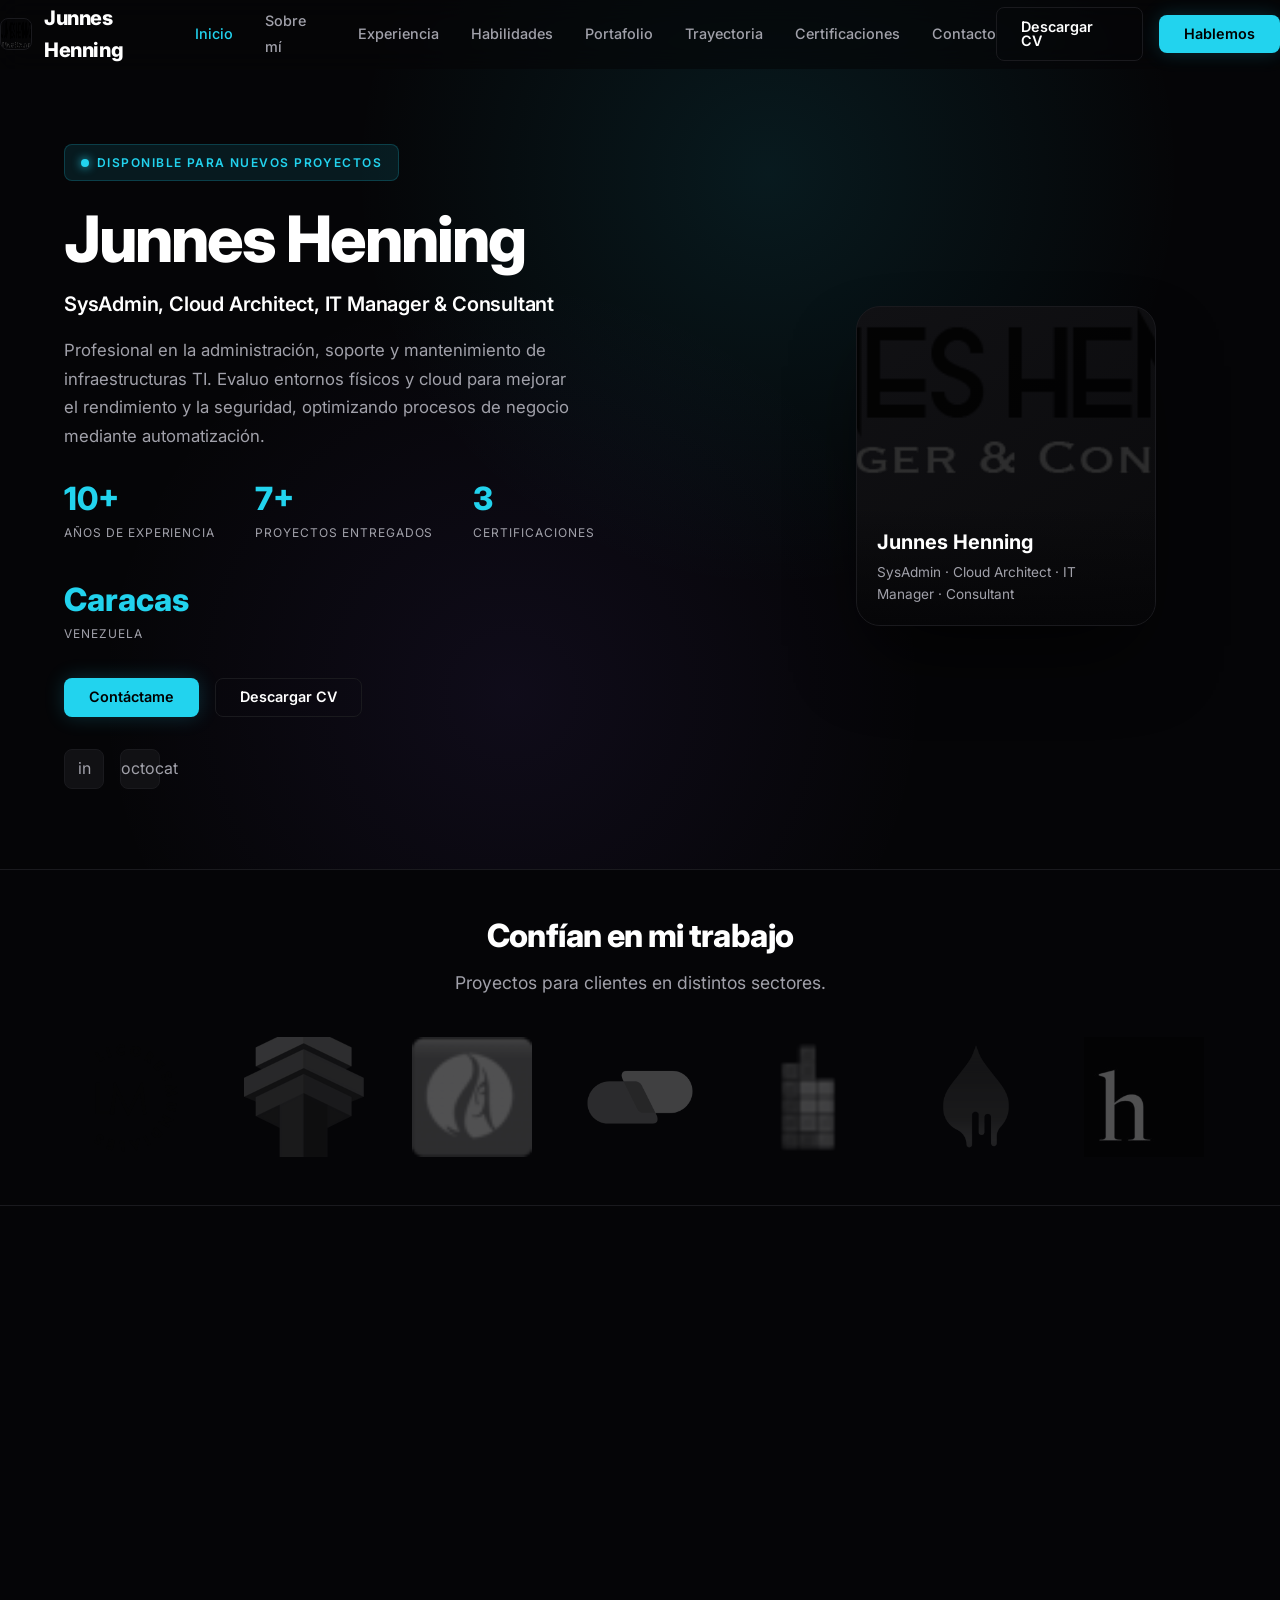
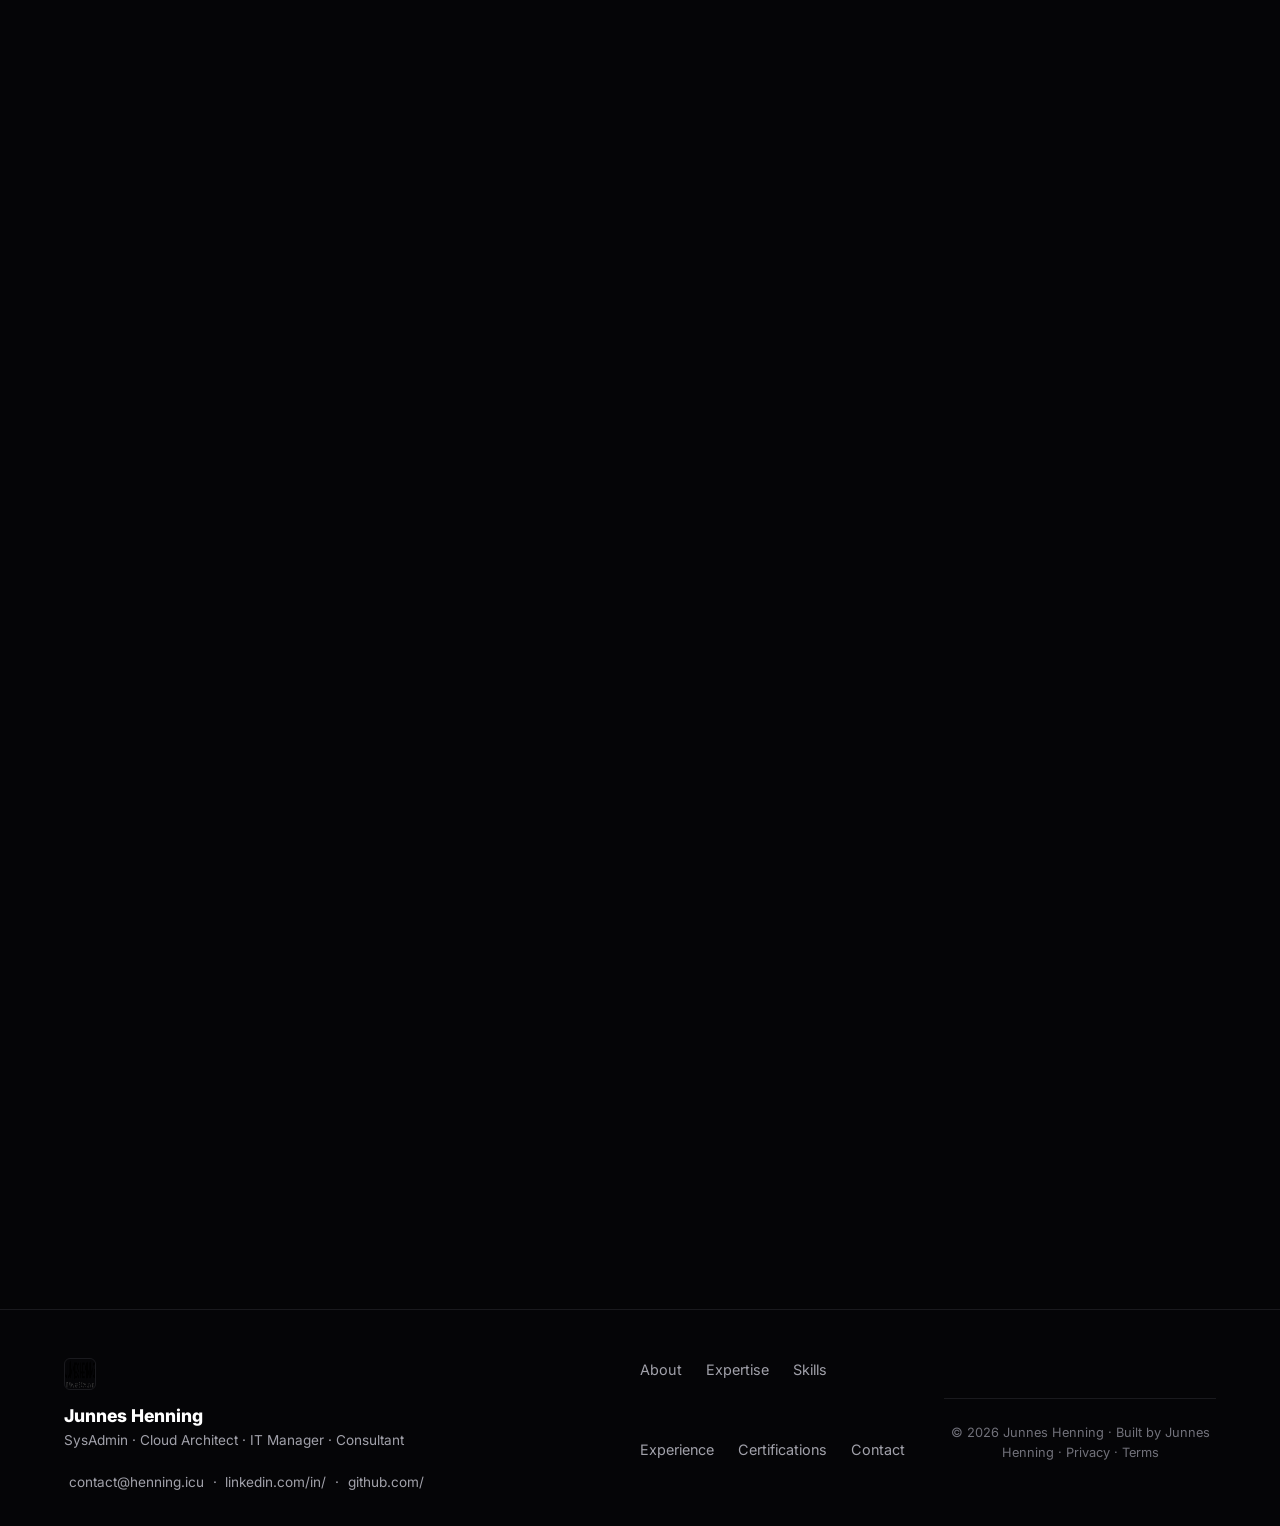
==== commit b2a31add: "refactor: rediseño al estilo Wilson Kinyua's Portfolio v2024 - Tema oscuro profundo con acentos cian" ====
--- a/index.html
+++ b/index.html
@@ -9,7 +9,6 @@
   <link rel="preload" href="assets/css/style.css" as="style">
   <link rel="stylesheet" href="assets/css/style.css">
   <link rel="icon" href="assets/images/logo.png">
-  <!-- Google Fonts: Inter -->
   <link rel="preconnect" href="https://fonts.googleapis.com">
   <link rel="preconnect" href="https://fonts.gstatic.com" crossorigin>
   <link href="https://fonts.googleapis.com/css2?family=Inter:wght@300;400;500;600;700;800&display=swap" rel="stylesheet">
@@ -36,7 +35,8 @@
       </ul>
 
       <div class="nav-actions">
-        <a href="https://www.junneshenning.com/resources/Junnes_Henning_Resume.pdf" target="_blank" rel="noopener" class="btn btn-download">Descargar CV</a>
+        <a href="https://www.junneshenning.com/resources/Junnes_Henning_Resume.pdf" target="_blank" rel="noopener" class="btn btn-outline">Descargar CV</a>
+        <a href="#contact" class="btn btn-primary">Hablemos</a>
         <button class="nav-toggle" id="nav-toggle" aria-label="Abrir menú" aria-expanded="false">
           <span class="bar"></span>
           <span class="bar"></span>
@@ -51,16 +51,37 @@
     <div class="hero-bg"></div>
     <div class="container hero-content">
       <div class="hero-text">
-        <span class="hero-badge">Disponible para nuevos proyectos</span>
-        <h1 class="hero-title">Hola, soy <span class="gradient-text">Junnes Henning</span></h1>
+        <div class="hero-badge">Disponible para nuevos proyectos</div>
+        <h1 class="hero-title">Junnes Henning</h1>
         <p class="hero-subtitle">SysAdmin, Cloud Architect, IT Manager &amp; Consultant</p>
         <p class="hero-description">
           Profesional en la administración, soporte y mantenimiento de infraestructuras TI. Evaluo entornos físicos y cloud para mejorar el rendimiento y la seguridad, optimizando procesos de negocio mediante automatización.
         </p>
+
+        <div class="hero-stats">
+          <div class="stat-item">
+            <span class="stat-number">10+</span>
+            <span class="stat-label">Años de experiencia</span>
+          </div>
+          <div class="stat-item">
+            <span class="stat-number">7+</span>
+            <span class="stat-label">Proyectos entregados</span>
+          </div>
+          <div class="stat-item">
+            <span class="stat-number">3</span>
+            <span class="stat-label">Certificaciones</span>
+          </div>
+          <div class="stat-item">
+            <span class="stat-number">Caracas</span>
+            <span class="stat-label">Venezuela</span>
+          </div>
+        </div>
+
         <div class="hero-cta">
           <a href="#contact" class="btn btn-primary">Contáctame</a>
           <a href="https://www.junneshenning.com/resources/Junnes_Henning_Resume.pdf" target="_blank" rel="noopener" class="btn btn-outline">Descargar CV</a>
         </div>
+
         <div class="hero-social">
           <a href="https://linkedin.com/in/" target="_blank" rel="noopener" aria-label="LinkedIn"><span>in</span></a>
           <a href="https://github.com/" target="_blank" rel="noopener" aria-label="GitHub"><span>octocat</span></a>
@@ -68,9 +89,9 @@
       </div>
 
       <div class="hero-visual">
-        <div class="floating-card">
-          <img src="assets/images/logo.png" alt="Junnes Henning" class="floating-img">
-          <div class="floating-overlay">
+        <div class="hero-card">
+          <img src="assets/images/logo.png" alt="Junnes Henning" class="hero-card-img">
+          <div class="hero-card-body">
             <h3>Junnes Henning</h3>
             <p>SysAdmin · Cloud Architect · IT Manager · Consultant</p>
           </div>
@@ -79,36 +100,56 @@
     </div>
   </section>
 
+  <!-- ======================= TRUSTED BY (CLIENT LOGOS) ======================= -->
+  <section class="trusted-by" aria-label="Clientes">
+    <div class="container">
+      <div class="section-header">
+        <h2 class="section-title">Confían en mi trabajo</h2>
+        <p class="section-subtitle">Proyectos para clientes en distintos sectores.</p>
+      </div>
+      <div class="trusted-logos">
+        <img src="assets/images/portfolio/licores-mundiales-logo.png" alt="Licores Mundiales">
+        <img src="assets/images/portfolio/logoscorp-logo.png" alt="Logoscorp">
+        <img src="assets/images/portfolio/dronena-logo.png" alt="Droguería Nena">
+        <img src="assets/images/portfolio/xana-logo.png" alt="Farmacias Xana">
+        <img src="assets/images/portfolio/beca-logo.png" alt="Beca Inmobiliaria">
+        <img src="assets/images/portfolio/mindmelt-logo.png" alt="Mind Melt">
+        <img src="assets/images/portfolio/hachar-logo.png" alt="The Hachar Law Group">
+      </div>
+    </div>
+  </section>
+
   <!-- ======================= SOBRE MÍ ======================= -->
   <section class="section" id="about" aria-label="Sobre mí">
     <div class="container">
       <div class="section-header">
+        <span class="section-kicker">Sobre mí</span>
         <h2 class="section-title">Conóceme</h2>
-        <p class="section-subtitle">Sobre mí</p>
+        <p class="section-subtitle">Un poco de mi trayectoria y enfoque profesional.</p>
       </div>
 
       <div class="about-grid">
-        <div class="about-text">
+        <div class="about-text reveal">
           <p>
             Nacido y criado en Caracas, Venezuela. Soy un entusiasta SysAdmin especializado en plataformas de servidores Unix/Linux, con <strong>10+ años de experiencia</strong> y certificado en ITILv3. Estoy dedicado a evaluar entornos de infraestructura física y cloud para realizar mejoras que aumenten el rendimiento y la seguridad, optimizando procesos clave de negocio a través de la automatización, agregando valor a cada proyecto en el que participo.
           </p>
           <div class="about-stats">
-            <div class="stat">
+            <div class="stat-item">
               <span class="stat-number">10+</span>
               <span class="stat-label">Años de experiencia</span>
             </div>
-            <div class="stat">
-              <span class="stat-number">1</span>
-              <span class="stat-label">Certificación ITILv3</span>
-            </div>
-            <div class="stat">
+            <div class="stat-item">
+              <span class="stat-number">ITILv3</span>
+              <span class="stat-label">Certificación</span>
+            </div>
+            <div class="stat-item">
               <span class="stat-number">7+</span>
               <span class="stat-label">Proyectos en portafolio</span>
             </div>
           </div>
         </div>
 
-        <div class="about-details">
+        <div class="about-details reveal">
           <div class="detail-card">
             <h4>Rol</h4>
             <p>SysAdmin &amp; IT Support Professional</p>
@@ -138,29 +179,30 @@
   <section class="section bg-alt" id="expertise" aria-label="Lo que hago">
     <div class="container">
       <div class="section-header">
+        <span class="section-kicker">Experiencia</span>
         <h2 class="section-title">Lo que hago</h2>
-        <p class="section-subtitle">Experiencia</p>
+        <p class="section-subtitle">Áreas de especialización y servicios que ofrezco.</p>
       </div>
 
       <div class="services-grid">
-        <div class="service-card">
+        <div class="service-card reveal">
           <div class="service-icon">🐧</div>
-          <h3>Soporte Linux &amp; Soluciones OpenSource</h3>
+          <h3>Soporte Linux &amp; OpenSource</h3>
           <p>Especializado en plataformas de servidores Unix/Linux, realizando mejoras que aumentan el rendimiento y la seguridad.</p>
         </div>
-        <div class="service-card">
+        <div class="service-card reveal">
           <div class="service-icon">☁️</div>
-          <h3>Consultoría TI &amp; Migraciones de Hosting</h3>
+          <h3>Consultoría TI &amp; Migraciones</h3>
           <p>Evaluación de entornos de infraestructura física y cloud para mejorar el rendimiento y la seguridad.</p>
         </div>
-        <div class="service-card">
+        <div class="service-card reveal">
           <div class="service-icon">⚙️</div>
           <h3>Bash Scripting &amp; Automatización</h3>
           <p>Optimización de procesos clave de negocio mediante automatización, agregando valor a cada proyecto.</p>
         </div>
-        <div class="service-card">
+        <div class="service-card reveal">
           <div class="service-icon">🛡️</div>
-          <h3>Mejoras de Seguridad &amp; Recuperación Web Hackeada</h3>
+          <h3>Seguridad &amp; Recuperación Web</h3>
           <p>Informática forense y recuperación de sitios web hackeados junto con robustas mejoras de seguridad.</p>
         </div>
       </div>
@@ -171,12 +213,13 @@
   <section class="section" id="skills" aria-label="Herramientas y habilidades">
     <div class="container">
       <div class="section-header">
+        <span class="section-kicker">Habilidades</span>
         <h2 class="section-title">Con qué trabajo</h2>
-        <p class="section-subtitle">Herramientas &amp; Habilidades</p>
+        <p class="section-subtitle">Herramientas, tecnologías y plataformas que domino.</p>
       </div>
 
       <div class="skills-grid">
-        <div class="skill-category">
+        <div class="skill-category reveal">
           <h4>OS &amp; Administración</h4>
           <div class="skill-chips">
             <span class="skill-chip"><img src="assets/images/icons/devicons/linux-original.svg" alt="Linux" onerror="this.style.display='none'"> Linux</span>
@@ -185,8 +228,7 @@
             <span class="skill-chip"><img src="assets/images/icons/devicons/bash-original.svg" alt="Shell Scripting" onerror="this.style.display='none'"> Shell Scripting</span>
           </div>
         </div>
-
-        <div class="skill-category">
+        <div class="skill-category reveal">
           <h4>Web Stack</h4>
           <div class="skill-chips">
             <span class="skill-chip"><img src="assets/images/icons/devicons/php-original.svg" alt="LAMP Stack" onerror="this.style.display='none'"> LAMP Stack</span>
@@ -196,8 +238,7 @@
             <span class="skill-chip"><img src="assets/images/icons/devicons/magento-original.svg" alt="Magento" onerror="this.style.display='none'"> Magento</span>
           </div>
         </div>
-
-        <div class="skill-category">
+        <div class="skill-category reveal">
           <h4>Infraestructura &amp; Servicios</h4>
           <div class="skill-chips">
             <span class="skill-chip"><img src="assets/images/icons/devicons/amazonwebservices-original.svg" alt="AWS" onerror="this.style.display='none'"> AWS</span>
@@ -215,11 +256,12 @@
   </section>
 
   <!-- ======================= PORTAFOLIO ======================= -->
-  <section class="section bg-alt" id="portfolio" aria-label="Proyectos">
-    <div class="container">
-      <div class="section-header">
-        <h2 class="section-title">Mi portafolio</h2>
-        <p class="section-subtitle">Proyectos en diferentes campos y clientes.</p>
+  <section class="section bg-alt" id="portfolio" aria-label="Portafolio">
+    <div class="container">
+      <div class="section-header">
+        <span class="section-kicker">Portafolio</span>
+        <h2 class="section-title">Mis proyectos</h2>
+        <p class="section-subtitle">Case studies y trabajos recientes para clientes.</p>
       </div>
 
       <div class="portfolio-filters">
@@ -233,114 +275,122 @@
 
       <div class="portfolio-grid" id="portfolio-grid">
         <!-- Licores Mundiales -->
-        <article class="portfolio-item" data-category="Retail">
+        <article class="portfolio-item reveal" data-category="Retail">
           <div class="portfolio-image">
             <img src="assets/images/portfolio/licores-mundiales-logo.png" alt="Licores Mundiales">
           </div>
           <div class="portfolio-content">
             <h3>Licores Mundiales</h3>
             <p class="portfolio-excerpt">Cloud architecture design and deployment on AWS for the e-commerce website. Ongoing support for new feature rollouts on a complex multi-service architecture.</p>
-            <div class="portfolio-meta">
-              <span class="portfolio-category">Retail</span>
-              <span class="portfolio-screens">Licores Mundiales · 1 screen</span>
-            </div>
-            <a href="#" class="portfolio-link">View Screens <span>→</span></a>
+            <div class="portfolio-tags">
+              <span>Retail</span>
+              <span>AWS</span>
+              <span>E-commerce</span>
+            </div>
+            <a href="#" class="portfolio-link">Ver proyecto <span>→</span></a>
           </div>
         </article>
 
         <!-- Logoscorp -->
-        <article class="portfolio-item" data-category="Technology">
+        <article class="portfolio-item reveal" data-category="Technology">
           <div class="portfolio-image">
             <img src="assets/images/portfolio/logoscorp-logo.png" alt="Logoscorp">
           </div>
           <div class="portfolio-content">
             <h3>Logoscorp</h3>
             <p class="portfolio-excerpt">Cloud infrastructure architecture design and deployment for the corporate website, ensuring high availability and optimal performance.</p>
-            <div class="portfolio-meta">
-              <span class="portfolio-category">Technology</span>
-              <span class="portfolio-screens">Logoscorp · 1 screen</span>
-            </div>
-            <a href="#" class="portfolio-link">View Screens <span>→</span></a>
+            <div class="portfolio-tags">
+              <span>Technology</span>
+              <span>Cloud</span>
+              <span>HA</span>
+            </div>
+            <a href="#" class="portfolio-link">Ver proyecto <span>→</span></a>
           </div>
         </article>
 
         <!-- Drogueria Nena -->
-        <article class="portfolio-item" data-category="Healthcare">
+        <article class="portfolio-item reveal" data-category="Healthcare">
           <div class="portfolio-image">
-            <img src="assets/images/portfolio/dronena-logo.png" alt="Drogueria Nena">
+            <img src="assets/images/portfolio/dronena-logo.png" alt="Droguería Nena">
           </div>
           <div class="portfolio-content">
             <h3>Droguería Nena</h3>
             <p class="portfolio-excerpt">Cloud architecture design and configuration for the drugstore website. Ongoing maintenance and support of the cloud infrastructure to ensure uninterrupted operations.</p>
-            <div class="portfolio-meta">
-              <span class="portfolio-category">Healthcare</span>
-              <span class="portfolio-screens">Droguería Nena · 1 screen</span>
-            </div>
-            <a href="#" class="portfolio-link">View Screens <span>→</span></a>
+            <div class="portfolio-tags">
+              <span>Healthcare</span>
+              <span>Cloud</span>
+              <span>Support</span>
+            </div>
+            <a href="#" class="portfolio-link">Ver proyecto <span>→</span></a>
           </div>
         </article>
 
         <!-- Farmacias Xana -->
-        <article class="portfolio-item" data-category="Healthcare">
+        <article class="portfolio-item reveal" data-category="Healthcare">
           <div class="portfolio-image">
             <img src="assets/images/portfolio/xana-logo.png" alt="Farmacias Xana">
           </div>
           <div class="portfolio-content">
             <h3>Farmacias Xana</h3>
             <p class="portfolio-excerpt">Cloud architecture design and deployment for the corporate website. Continuous infrastructure maintenance and support, including N8N automation workflows for daily pharmacy closing report processing.</p>
-            <div class="portfolio-meta">
-              <span class="portfolio-category">Healthcare</span>
-              <span class="portfolio-screens">Farmacias Xana · 1 screen</span>
-            </div>
-            <a href="#" class="portfolio-link">View Screens <span>→</span></a>
+            <div class="portfolio-tags">
+              <span>Healthcare</span>
+              <span>N8N</span>
+              <span>Automation</span>
+            </div>
+            <a href="#" class="portfolio-link">Ver proyecto <span>→</span></a>
           </div>
         </article>
 
         <!-- Beca Inmobiliaria -->
-        <article class="portfolio-item" data-category="Real Estate">
+        <article class="portfolio-item reveal" data-category="Real Estate">
           <div class="portfolio-image">
             <img src="assets/images/portfolio/beca-logo.png" alt="Beca Inmobiliaria">
           </div>
           <div class="portfolio-content">
             <h3>Beca Inmobiliaria</h3>
             <p class="portfolio-excerpt">Cloud architecture and infrastructure design on GCP. Security and vulnerability audit with corresponding system hardening. SEO strategy implementation to improve organic search positioning.</p>
-            <div class="portfolio-meta">
-              <span class="portfolio-category">Real Estate</span>
-              <span class="portfolio-screens">Beca Inmobiliaria · 1 screen</span>
-            </div>
-            <a href="#" class="portfolio-link">View Screens <span>→</span></a>
+            <div class="portfolio-tags">
+              <span>Real Estate</span>
+              <span>GCP</span>
+              <span>Security</span>
+              <span>SEO</span>
+            </div>
+            <a href="#" class="portfolio-link">Ver proyecto <span>→</span></a>
           </div>
         </article>
 
         <!-- Mind Melt -->
-        <article class="portfolio-item" data-category="Technology">
+        <article class="portfolio-item reveal" data-category="Technology">
           <div class="portfolio-image">
             <img src="assets/images/portfolio/mindmelt-logo.png" alt="Mind Melt Creative Agency">
           </div>
           <div class="portfolio-content">
             <h3>Mind Melt Creative Agency</h3>
             <p class="portfolio-excerpt">Cloud infrastructure architecture design and deployment for the creative agency website, optimizing performance and availability.</p>
-            <div class="portfolio-meta">
-              <span class="portfolio-category">Technology</span>
-              <span class="portfolio-screens">Mind Melt · 1 screen</span>
-            </div>
-            <a href="#" class="portfolio-link">View Screens <span>→</span></a>
+            <div class="portfolio-tags">
+              <span>Technology</span>
+              <span>Cloud</span>
+              <span>Performance</span>
+            </div>
+            <a href="#" class="portfolio-link">Ver proyecto <span>→</span></a>
           </div>
         </article>
 
         <!-- The Hachar Law Group -->
-        <article class="portfolio-item" data-category="Legal">
+        <article class="portfolio-item reveal" data-category="Legal">
           <div class="portfolio-image">
             <img src="assets/images/portfolio/hachar-logo.png" alt="The Hachar Law Group">
           </div>
           <div class="portfolio-content">
             <h3>The Hachar Law Group</h3>
             <p class="portfolio-excerpt">Cloud infrastructure architecture design and deployment for the law firm website, ensuring security and high availability.</p>
-            <div class="portfolio-meta">
-              <span class="portfolio-category">Legal</span>
-              <span class="portfolio-screens">The Hachar Law Group · 1 screen</span>
-            </div>
-            <a href="#" class="portfolio-link">View Screens <span>→</span></a>
+            <div class="portfolio-tags">
+              <span>Legal</span>
+              <span>Security</span>
+              <span>HA</span>
+            </div>
+            <a href="#" class="portfolio-link">Ver proyecto <span>→</span></a>
           </div>
         </article>
       </div>
@@ -348,15 +398,16 @@
   </section>
 
   <!-- ======================= TRAYECTORIA ======================= -->
-  <section class="section" id="experience" aria-label="Proyectos destacados">
-    <div class="container">
-      <div class="section-header">
-        <h2 class="section-title">Mis trabajos</h2>
-        <p class="section-subtitle">Experiencia</p>
+  <section class="section" id="experience" aria-label="Trayectoria">
+    <div class="container">
+      <div class="section-header">
+        <span class="section-kicker">Trayectoria</span>
+        <h2 class="section-title">Experiencia laboral</h2>
+        <p class="section-subtitle">Roles y empresas donde he dejado huella.</p>
       </div>
 
       <div class="timeline">
-        <div class="timeline-item">
+        <div class="timeline-item" style="--delay: 0.1s">
           <div class="timeline-date">Jun 2022 – Presente</div>
           <div class="timeline-content">
             <div class="timeline-header">
@@ -371,7 +422,7 @@
           </div>
         </div>
 
-        <div class="timeline-item">
+        <div class="timeline-item" style="--delay: 0.2s">
           <div class="timeline-date">Jun 2025 – Presente</div>
           <div class="timeline-content">
             <div class="timeline-header">
@@ -386,7 +437,7 @@
           </div>
         </div>
 
-        <div class="timeline-item">
+        <div class="timeline-item" style="--delay: 0.3s">
           <div class="timeline-date">Sep 2016 – Jun 2022</div>
           <div class="timeline-content">
             <div class="timeline-header">
@@ -401,7 +452,7 @@
           </div>
         </div>
 
-        <div class="timeline-item">
+        <div class="timeline-item" style="--delay: 0.4s">
           <div class="timeline-date">Feb 2009 – Ago 2016</div>
           <div class="timeline-content">
             <div class="timeline-header">
@@ -416,7 +467,7 @@
           </div>
         </div>
 
-        <div class="timeline-item">
+        <div class="timeline-item" style="--delay: 0.5s">
           <div class="timeline-date">Sep 2006 – Feb 2009</div>
           <div class="timeline-content">
             <div class="timeline-header">
@@ -438,14 +489,15 @@
   <section class="section bg-alt" id="certifications" aria-label="Certificaciones">
     <div class="container">
       <div class="section-header">
-        <h2 class="section-title">Credenciales</h2>
-        <p class="section-subtitle">Certificaciones</p>
+        <span class="section-kicker">Credenciales</span>
+        <h2 class="section-title">Certificaciones</h2>
+        <p class="section-subtitle">Certificaciones profesionales y en curso.</p>
       </div>
 
       <div class="cert-grid">
         <!-- Google Workspace -->
-        <div class="cert-card">
-          <div class="cert-badge">Earned</div>
+        <div class="cert-card reveal">
+          <div class="cert-badge earned">Earned</div>
           <h3>Google Workspace Administrator Professional Certificate</h3>
           <div class="cert-issuer">Google / Coursera</div>
           <p>Certificación profesional que cubre la administración de Google Workspace, gestión de usuarios y grupos, configuración de seguridad, gobernanza de datos, cumplimiento de correo electrónico y gestión de servicios de la suite de productividad y colaboración de Google.</p>
@@ -456,7 +508,7 @@
         </div>
 
         <!-- ITILv3 -->
-        <div class="cert-card">
+        <div class="cert-card reveal">
           <div class="cert-badge earned">Earned</div>
           <h3>ITILv3 Foundation</h3>
           <div class="cert-issuer">AXELOS</div>
@@ -467,7 +519,7 @@
         </div>
 
         <!-- AWS -->
-        <div class="cert-card">
+        <div class="cert-card reveal">
           <div class="cert-badge in-progress">In Progress</div>
           <h3>AWS Solutions Architect Associate</h3>
           <div class="cert-issuer">Amazon Web Services</div>
@@ -481,27 +533,17 @@
     </div>
   </section>
 
-  <!-- ======================= PROYECTOS Y VENTURAS ======================= -->
-  <section class="section ventures" id="ventures" aria-label="Proyectos y ventures">
-    <div class="container">
-      <div class="venture-card">
-        <h2>Projects &amp; Ventures</h2>
-        <p>Dos sitios para visitar más de mi trabajo.</p>
-        <a href="https://www.junneshenning.com" target="_blank" rel="noopener" class="venture-link">www.junneshenning.com <span>→</span></a>
-      </div>
-    </div>
-  </section>
-
   <!-- ======================= CONTACTO ======================= -->
   <section class="section" id="contact" aria-label="Contacto">
     <div class="container">
       <div class="section-header">
+        <span class="section-kicker">Contacto</span>
         <h2 class="section-title">Hablemos</h2>
-        <p class="section-subtitle">Contáctame</p>
+        <p class="section-subtitle">¿Tienes un proyecto en mente? Escríbeme.</p>
       </div>
 
       <div class="contact-grid">
-        <div class="contact-info">
+        <div class="contact-info reveal">
           <div class="info-item">
             <span class="info-label">Email</span>
             <a href="mailto:contact@henning.icu" class="info-value">contact@henning.icu</a>
@@ -516,7 +558,7 @@
           </div>
         </div>
 
-        <div class="contact-form-wrapper">
+        <div class="contact-form-wrapper reveal">
           <form class="contact-form" id="contact-form" novalidate>
             <div class="form-group">
               <label for="name">Nombre</label>
--- a/assets/css/style.css
+++ b/assets/css/style.css
@@ -1,33 +1,30 @@
 /* ==========================================================================
-   Wilson Kinyua Portfolio v2024 inspired — Dark Cloud Architect theme
+   Wilson Kinyua's Portfolio v2024 — Dark Theme (Static HTML/CSS/JS)
+   Adapted for Junnes Henning | SysAdmin & Cloud Architect
    ========================================================================== */
 :root {
-  --bg: #07080a;
-  --surface: #0f1115;
-  --surface-2: #14171d;
-  --border: #21252c;
-  --border-hover: #333a46;
-
-  --text: #f8fafc;
-  --text-muted: #94a3b8;
-  --text-dim: #64748b;
-
-  --primary: #3b82f6;
-  --primary-glow: rgba(59, 130, 246, 0.35);
-  --primary-hover: #2563eb;
-
-  --accent: #818cf8;
-  --accent-glow: rgba(129, 140, 248, 0.25);
-
-  --success: #22c55e;
-  --warning: #f59e0b;
-  --danger: #ef4444;
-
-  --radius: 16px;
-  --radius-sm: 10px;
+  --bg: #050507;
+  --surface: #0a0a0c;
+  --surface-2: #111114;
+  --border: #1a1a1e;
+  --border-hover: #2a2a30;
+
+  --text: #ffffff;
+  --text-muted: #a1a1aa;
+  --text-dim: #71717a;
+
+  --primary: #22d3ee;
+  --primary-hover: #0891b2;
+  --primary-glow: rgba(34, 211, 238, 0.2);
+
+  --accent: #8b5cf6;
+  --accent-glow: rgba(139, 92, 246, 0.15);
+
+  --radius: 12px;
+  --radius-sm: 8px;
   --transition: 300ms ease;
-  --shadow: 0 20px 40px -10px rgba(0, 0, 0, 0.5);
-  --shadow-lg: 0 40px 80px -20px rgba(0, 0, 0, 0.6);
+  --shadow: 0 20px 40px -10px rgba(0, 0, 0, 0.6);
+  --shadow-lg: 0 40px 80px -20px rgba(0, 0, 0, 0.7);
 }
 
 * {
@@ -46,6 +43,7 @@
   font-family: "Inter", system-ui, -apple-system, BlinkMacSystemFont, "Segoe UI", Roboto, sans-serif;
   line-height: 1.6;
   overflow-x: hidden;
+  -webkit-font-smoothing: antialiased;
 }
 
 img {
@@ -65,7 +63,7 @@
 
 .container {
   width: 100%;
-  max-width: 1120px;
+  max-width: 1200px;
   margin: 0 auto;
   padding: 0 1.5rem;
 }
@@ -76,29 +74,47 @@
 }
 
 .bg-alt {
-  background: linear-gradient(180deg, var(--surface) 0%, var(--bg) 100%);
+  background: #0a0a0c;
 }
 
 .section-header {
   text-align: center;
   max-width: 700px;
-  margin: 0 auto 3.5rem;
+  margin: 0 auto 4rem;
+}
+
+.section-kicker {
+  display: inline-flex;
+  align-items: center;
+  gap: 0.5rem;
+  font-size: 0.75rem;
+  font-weight: 600;
+  text-transform: uppercase;
+  letter-spacing: 0.12em;
+  color: var(--primary);
+  margin-bottom: 1rem;
+}
+
+.section-kicker::before {
+  content: "";
+  width: 6px;
+  height: 6px;
+  border-radius: 50%;
+  background: var(--primary);
+  box-shadow: 0 0 10px var(--primary);
 }
 
 .section-title {
-  font-size: clamp(1.75rem, 2.5vw, 2.5rem);
+  font-size: clamp(1.75rem, 2.5vw, 3rem);
   font-weight: 800;
   letter-spacing: -0.02em;
-  margin-bottom: 0.75rem;
-  background: linear-gradient(to right, var(--text), var(--accent));
-  -webkit-background-clip: text;
-  -webkit-text-fill-color: transparent;
-  background-clip: text;
+  margin-bottom: 1rem;
+  line-height: 1.1;
 }
 
 .section-subtitle {
   color: var(--text-muted);
-  font-size: 1rem;
+  font-size: 1.1rem;
 }
 
 /* ======================= NAV ======================= */
@@ -108,11 +124,15 @@
   left: 0;
   width: 100%;
   z-index: 1000;
-  border-bottom: 1px solid var(--border);
-  background: rgba(7, 8, 10, 0.7);
-  backdrop-filter: blur(10px);
-  -webkit-backdrop-filter: blur(10px);
-  transition: transform var(--transition), background var(--transition);
+  border-bottom: 1px solid transparent;
+  background: rgba(5, 5, 7, 0.6);
+  backdrop-filter: blur(12px);
+  -webkit-backdrop-filter: blur(12px);
+  transition: transform var(--transition), border-color var(--transition);
+}
+
+.navbar.scrolled {
+  border-bottom-color: var(--border);
 }
 
 .navbar.hide {
@@ -123,7 +143,7 @@
   display: flex;
   align-items: center;
   justify-content: space-between;
-  height: 72px;
+  height: 68px;
 }
 
 .nav-logo {
@@ -133,13 +153,14 @@
   font-weight: 800;
   font-size: 1.25rem;
   color: var(--text);
+  letter-spacing: -0.02em;
 }
 
 .nav-logo-img {
-  width: 34px;
-  height: 34px;
+  width: 32px;
+  height: 32px;
   border-radius: 8px;
-  box-shadow: 0 0 0 1px var(--border);
+  border: 1px solid var(--border);
 }
 
 .nav-logo-text {
@@ -154,12 +175,12 @@
 
 .nav-links {
   display: flex;
-  gap: 1.75rem;
+  gap: 2rem;
   align-items: center;
 }
 
 .nav-links a {
-  font-size: 0.95rem;
+  font-size: 0.9rem;
   font-weight: 500;
   color: var(--text-muted);
   transition: color var(--transition);
@@ -180,29 +201,31 @@
   align-items: center;
   justify-content: center;
   font-weight: 600;
-  font-size: 0.95rem;
+  font-size: 0.9rem;
   border-radius: var(--radius-sm);
   cursor: pointer;
   transition: all var(--transition);
-  border: none;
+  border: 1px solid transparent;
   line-height: 1;
+  font-family: inherit;
 }
 
 .btn-primary {
-  background: linear-gradient(135deg, var(--primary), var(--accent));
-  color: #fff;
+  background: var(--primary);
+  color: #000;
   padding: 0.7rem 1.5rem;
   box-shadow: 0 0 20px var(--primary-glow);
 }
 
 .btn-primary:hover {
-  transform: translateY(-2px);
-  box-shadow: 0 0 30px var(--primary-glow), 0 4px 12px rgba(0,0,0,0.4);
+  background: var(--primary-hover);
+  transform: translateY(-1px);
+  box-shadow: 0 0 30px var(--primary-glow);
 }
 
 .btn-outline {
   background: transparent;
-  border: 1px solid var(--border);
+  border-color: var(--border);
   color: var(--text);
   padding: 0.7rem 1.5rem;
 }
@@ -212,20 +235,8 @@
   color: var(--primary);
 }
 
-.btn-download {
-  background: var(--surface-2);
-  border: 1px solid var(--border);
-  color: var(--text);
-  padding: 0.55rem 1.1rem;
-  font-size: 0.9rem;
-}
-
-.btn-download:hover {
-  border-color: var(--primary);
-}
-
 .btn-sm {
-  padding: 0.45rem 1rem;
+  padding: 0.5rem 1rem;
   font-size: 0.85rem;
 }
 
@@ -254,7 +265,7 @@
 /* ======================= HERO ======================= */
 .hero {
   position: relative;
-  padding-top: 8rem;
+  padding-top: 9rem;
   padding-bottom: 5rem;
   overflow: hidden;
 }
@@ -263,8 +274,8 @@
   position: absolute;
   inset: 0;
   z-index: -1;
-  background: radial-gradient(circle at 60% 20%, rgba(59, 130, 246, 0.18), transparent 45%),
-              radial-gradient(circle at 30% 80%, rgba(129, 140, 248, 0.12), transparent 45%);
+  background: radial-gradient(circle at 60% 20%, rgba(34, 211, 238, 0.1), transparent 40%),
+              radial-gradient(circle at 40% 80%, rgba(139, 92, 246, 0.08), transparent 40%);
 }
 
 .hero-content {
@@ -275,37 +286,41 @@
 }
 
 .hero-badge {
-  display: inline-block;
-  font-size: 0.85rem;
+  display: inline-flex;
+  align-items: center;
+  gap: 0.5rem;
+  font-size: 0.75rem;
   font-weight: 600;
-  padding: 0.4rem 1rem;
-  border-radius: 999px;
-  background: var(--surface-2);
-  border: 1px solid var(--border);
-  color: var(--primary);
-  margin-bottom: 1.25rem;
-  letter-spacing: 0.05em;
   text-transform: uppercase;
+  letter-spacing: 0.12em;
+  color: var(--primary);
+  padding: 0.5rem 1rem;
+  border-radius: var(--radius-sm);
+  background: rgba(34, 211, 238, 0.1);
+  border: 1px solid rgba(34, 211, 238, 0.2);
+  margin-bottom: 1.5rem;
+}
+
+.hero-badge::before {
+  content: "";
+  width: 8px;
+  height: 8px;
+  border-radius: 50%;
+  background: var(--primary);
+  box-shadow: 0 0 10px var(--primary);
 }
 
 .hero-title {
-  font-size: clamp(2.2rem, 5vw, 4rem);
+  font-size: clamp(2.5rem, 5vw, 4.5rem);
   font-weight: 800;
   line-height: 1.05;
   letter-spacing: -0.03em;
   margin-bottom: 1rem;
 }
 
-.gradient-text {
-  background: linear-gradient(to right, var(--primary), var(--accent));
-  -webkit-background-clip: text;
-  -webkit-text-fill-color: transparent;
-  background-clip: text;
-}
-
 .hero-subtitle {
-  font-size: 1.35rem;
-  font-weight: 700;
+  font-size: 1.25rem;
+  font-weight: 600;
   color: var(--text);
   margin-bottom: 1rem;
   letter-spacing: -0.01em;
@@ -315,7 +330,31 @@
   color: var(--text-muted);
   font-size: 1.05rem;
   max-width: 520px;
-  margin-bottom: 1.75rem;
+  margin-bottom: 2rem;
+  line-height: 1.7;
+}
+
+.hero-stats {
+  display: flex;
+  gap: 2.5rem;
+  margin-bottom: 2rem;
+  flex-wrap: wrap;
+}
+
+.stat-item .stat-number {
+  display: block;
+  font-size: 2rem;
+  font-weight: 800;
+  color: var(--primary);
+  line-height: 1;
+  margin-bottom: 0.25rem;
+}
+
+.stat-item .stat-label {
+  font-size: 0.75rem;
+  color: var(--text-muted);
+  text-transform: uppercase;
+  letter-spacing: 0.08em;
 }
 
 .hero-cta {
@@ -333,7 +372,7 @@
 .hero-social a {
   width: 40px;
   height: 40px;
-  border-radius: 50%;
+  border-radius: var(--radius-sm);
   background: var(--surface-2);
   border: 1px solid var(--border);
   display: grid;
@@ -346,21 +385,21 @@
 .hero-social a:hover {
   border-color: var(--primary);
   color: var(--primary);
-  transform: translateY(-3px);
+  transform: translateY(-2px);
 }
 
 .hero-visual {
   position: relative;
-  height: 420px;
+  height: 380px;
   display: flex;
   justify-content: center;
   align-items: center;
 }
 
-.floating-card {
+.hero-card {
   position: relative;
   width: 300px;
-  height: 340px;
+  height: 320px;
   border-radius: 24px;
   background: linear-gradient(145deg, var(--surface-2), var(--surface));
   border: 1px solid var(--border);
@@ -369,84 +408,107 @@
   animation: float 6s ease-in-out infinite;
 }
 
-.floating-img {
+.hero-card-img {
   width: 100%;
   height: 55%;
   object-fit: cover;
-  opacity: 0.85;
-}
-
-.floating-overlay {
+  opacity: 0.8;
+}
+
+.hero-card-body {
   position: absolute;
   bottom: 0;
   left: 0;
   right: 0;
   padding: 1.25rem;
-  background: linear-gradient(to top, rgba(7, 8, 10, 0.85), transparent);
-}
-
-.floating-overlay h3 {
+  background: linear-gradient(to top, rgba(5, 5, 7, 0.9), transparent);
+}
+
+.hero-card-body h3 {
   font-size: 1.25rem;
   font-weight: 700;
   margin-bottom: 0.25rem;
 }
 
-.floating-overlay p {
-  font-size: 0.9rem;
+.hero-card-body p {
+  font-size: 0.85rem;
   color: var(--text-muted);
 }
 
 @keyframes float {
   0%, 100% { transform: translateY(0); }
-  50% { transform: translateY(-18px); }
+  50% { transform: translateY(-16px); }
 }
 
 @media (min-width: 900px) {
   .hero-content {
-    grid-template-columns: 1.15fr 1fr;
+    grid-template-columns: 1fr 420px;
     gap: 4rem;
   }
   .hero-visual {
     height: auto;
   }
+}
+
+/* ======================= TRUSTED BY ======================= */
+.trusted-by {
+  padding: 3rem 0;
+  border-top: 1px solid var(--border);
+  border-bottom: 1px solid var(--border);
+}
+
+.trusted-by .section-header {
+  margin-bottom: 2.5rem;
+}
+
+.trusted-logos {
+  display: flex;
+  flex-wrap: wrap;
+  justify-content: center;
+  gap: 3rem;
+  align-items: center;
+  opacity: 0.5;
+  transition: opacity 0.3s ease;
+}
+
+.trusted-logos:hover {
+  opacity: 0.8;
+}
+
+.trusted-logos img {
+  width: 120px;
+  height: auto;
+  opacity: 0.6;
+  filter: grayscale(1);
+  transition: var(--transition);
+}
+
+.trusted-logos img:hover {
+  opacity: 1;
+  filter: grayscale(0);
 }
 
 /* ======================= ABOUT ======================= */
 .about-grid {
   display: grid;
   grid-template-columns: 1fr;
-  gap: 3rem;
+  gap: 4rem;
   align-items: start;
 }
 
 .about-text p {
   color: var(--text-muted);
   font-size: 1.05rem;
-  margin-bottom: 1.75rem;
+  margin-bottom: 1.5rem;
   max-width: 620px;
+  line-height: 1.8;
 }
 
 .about-stats {
   display: flex;
-  gap: 2rem;
+  gap: 2.5rem;
   margin-top: 1.5rem;
-}
-
-.stat .stat-number {
-  display: block;
-  font-size: 1.75rem;
-  font-weight: 800;
-  background: linear-gradient(to right, var(--primary), var(--accent));
-  -webkit-background-clip: text;
-  -webkit-text-fill-color: transparent;
-  background-clip: text;
-  line-height: 1;
-}
-
-.stat .stat-label {
-  font-size: 0.85rem;
-  color: var(--text-muted);
-  margin-top: 0.25rem;
+  flex-wrap: wrap;
 }
 
 .about-details {
@@ -458,17 +520,22 @@
 .detail-card {
   background: var(--surface);
   border: 1px solid var(--border);
-  border-radius: var(--radius-sm);
-  padding: 1.25rem;
+  border-radius: var(--radius);
+  padding: 1.5rem;
+  transition: var(--transition);
+}
+
+.detail-card:hover {
+  border-color: var(--border-hover);
 }
 
 .detail-card h4 {
-  font-size: 0.85rem;
+  font-size: 0.75rem;
   font-weight: 600;
   text-transform: uppercase;
-  letter-spacing: 0.05em;
+  letter-spacing: 0.12em;
   color: var(--text-dim);
-  margin-bottom: 0.4rem;
+  margin-bottom: 0.5rem;
 }
 
 .detail-card p {
@@ -490,7 +557,7 @@
   }
 }
 
-/* ======================= SERVICES / EXPERTISE ======================= */
+/* ======================= EXPERTISE / SERVICES ======================= */
 .services-grid {
   display: grid;
   grid-template-columns: repeat(2, 1fr);
@@ -503,6 +570,20 @@
   border-radius: var(--radius);
   padding: 2rem 1.75rem;
   transition: var(--transition);
+  position: relative;
+  overflow: hidden;
+}
+
+.service-card::before {
+  content: "";
+  position: absolute;
+  top: 0;
+  left: 0;
+  right: 0;
+  height: 1px;
+  background: linear-gradient(90deg, transparent, var(--primary), transparent);
+  opacity: 0;
+  transition: var(--transition);
 }
 
 .service-card:hover {
@@ -511,14 +592,26 @@
   box-shadow: var(--shadow);
 }
 
+.service-card:hover::before {
+  opacity: 1;
+}
+
 .service-icon {
-  font-size: 2rem;
-  margin-bottom: 1rem;
-  display: inline-block;
+  width: 44px;
+  height: 44px;
+  border-radius: var(--radius-sm);
+  background: rgba(34, 211, 238, 0.1);
+  border: 1px solid rgba(34, 211, 238, 0.2);
+  display: flex;
+  align-items: center;
+  justify-content: center;
+  font-size: 1.25rem;
+  margin-bottom: 1.25rem;
+  color: var(--primary);
 }
 
 .service-card h3 {
-  font-size: 1.15rem;
+  font-size: 1.1rem;
   font-weight: 700;
   margin-bottom: 0.75rem;
   letter-spacing: -0.01em;
@@ -527,6 +620,7 @@
 .service-card p {
   color: var(--text-muted);
   font-size: 0.95rem;
+  line-height: 1.7;
 }
 
 @media (max-width: 639px) {
@@ -538,15 +632,38 @@
 /* ======================= SKILLS ======================= */
 .skills-grid {
   display: grid;
-  grid-template-columns: repeat(auto-fit, minmax(240px, 1fr));
+  grid-template-columns: repeat(auto-fit, minmax(260px, 1fr));
   gap: 2rem;
 }
 
+.skill-category {
+  background: var(--surface);
+  border: 1px solid var(--border);
+  border-radius: var(--radius);
+  padding: 2rem;
+  transition: var(--transition);
+}
+
+.skill-category:hover {
+  border-color: var(--border-hover);
+}
+
 .skill-category h4 {
-  font-size: 1.05rem;
+  font-size: 1rem;
   font-weight: 700;
-  margin-bottom: 1rem;
-  color: var(--primary);
+  margin-bottom: 1.25rem;
+  color: var(--primary);
+  display: flex;
+  align-items: center;
+  gap: 0.5rem;
+}
+
+.skill-category h4::before {
+  content: "";
+  width: 4px;
+  height: 16px;
+  background: var(--primary);
+  border-radius: 2px;
 }
 
 .skill-chips {
@@ -561,7 +678,7 @@
   gap: 0.5rem;
   font-size: 0.85rem;
   font-weight: 500;
-  padding: 0.5rem 0.85rem;
+  padding: 0.5rem 0.9rem;
   border-radius: var(--radius-sm);
   background: var(--surface-2);
   border: 1px solid var(--border);
@@ -570,9 +687,9 @@
 }
 
 .skill-chip img {
-  width: 18px;
-  height: 18px;
-  filter: grayscale(0.3) contrast(1.1);
+  width: 16px;
+  height: 16px;
+  filter: grayscale(0.5);
 }
 
 .skill-chip:hover {
@@ -581,17 +698,17 @@
   transform: translateY(-2px);
 }
 
-/* ======================= PORTFOLIO ======================= */
+/* ======================= PORTFOLIO / CASE STUDIES ======================= */
 .portfolio-filters {
   display: flex;
   gap: 0.75rem;
   flex-wrap: wrap;
   justify-content: center;
-  margin-bottom: 2.5rem;
+  margin-bottom: 3rem;
 }
 
 .filter-btn {
-  background: var(--surface);
+  background: transparent;
   border: 1px solid var(--border);
   color: var(--text-muted);
   padding: 0.55rem 1.25rem;
@@ -611,7 +728,7 @@
 .filter-btn.active {
   background: var(--primary);
   border-color: var(--primary);
-  color: #fff;
+  color: #000;
   box-shadow: 0 0 20px var(--primary-glow);
 }
 
@@ -644,10 +761,9 @@
 
 .portfolio-image {
   width: 100%;
-  height: 170px;
+  height: 180px;
   overflow: hidden;
   background: var(--surface-2);
-  border-bottom: 1px solid var(--border);
 }
 
 .portfolio-image img {
@@ -656,12 +772,12 @@
   object-fit: cover;
   object-position: center;
   transition: transform 700ms ease;
-  opacity: 0.75;
+  opacity: 0.7;
 }
 
 .portfolio-item:hover .portfolio-image img {
-  transform: scale(1.08);
-  opacity: 0.9;
+  transform: scale(1.05);
+  opacity: 0.85;
 }
 
 .portfolio-content {
@@ -682,31 +798,26 @@
   color: var(--text-muted);
   font-size: 0.9rem;
   margin-bottom: 1rem;
-  line-height: 1.5;
-}
-
-.portfolio-meta {
-  display: flex;
-  align-items: baseline;
-  gap: 0.75rem;
+  line-height: 1.6;
+}
+
+.portfolio-tags {
+  display: flex;
+  flex-wrap: wrap;
+  gap: 0.5rem;
   margin-bottom: 1rem;
 }
 
-.portfolio-category {
-  font-size: 0.72rem;
-  font-weight: 700;
+.portfolio-tags span {
+  font-size: 0.7rem;
+  font-weight: 600;
+  padding: 0.25rem 0.6rem;
+  border-radius: 999px;
+  background: var(--surface-2);
+  border: 1px solid var(--border);
+  color: var(--text-dim);
   text-transform: uppercase;
-  letter-spacing: 0.08em;
-  color: var(--primary);
-  padding: 0.2rem 0.6rem;
-  border-radius: 4px;
-  background: rgba(59, 130, 246, 0.1);
-  border: 1px solid rgba(59, 130, 246, 0.2);
-}
-
-.portfolio-screens {
-  font-size: 0.75rem;
-  color: var(--text-dim);
+  letter-spacing: 0.05em;
 }
 
 .portfolio-link {
@@ -725,7 +836,7 @@
 }
 
 .portfolio-link span {
-  font-size: 1.1rem;
+  font-size: 1rem;
   transition: transform var(--transition);
 }
 
@@ -744,7 +855,7 @@
   max-width: 820px;
   margin: 0 auto;
   position: relative;
-  padding: 2rem 0;
+  padding: 3rem 0;
 }
 
 .timeline::before {
@@ -753,7 +864,7 @@
   left: 50%;
   top: 0;
   bottom: 0;
-  width: 2px;
+  width: 1px;
   background: linear-gradient(to bottom, var(--primary), transparent);
   transform: translateX(-50%);
 }
@@ -777,11 +888,11 @@
   left: 50%;
   top: 0;
   transform: translateX(-50%);
-  font-size: 0.8rem;
+  font-size: 0.75rem;
   font-weight: 700;
   color: var(--primary);
   text-transform: uppercase;
-  letter-spacing: 0.08em;
+  letter-spacing: 0.1em;
   background: var(--bg);
   padding: 0.2rem 0.9rem;
   border-radius: 999px;
@@ -818,13 +929,13 @@
 }
 
 .timeline-role {
-  font-size: 0.85rem;
+  font-size: 0.8rem;
   font-weight: 600;
   color: var(--accent);
-  background: rgba(129, 140, 248, 0.1);
+  background: rgba(139, 92, 246, 0.1);
   padding: 0.25rem 0.75rem;
   border-radius: 999px;
-  border: 1px solid rgba(129, 140, 248, 0.2);
+  border: 1px solid rgba(139, 92, 246, 0.2);
   white-space: nowrap;
 }
 
@@ -836,7 +947,7 @@
   color: var(--text-muted);
   font-size: 0.95rem;
   margin-bottom: 1rem;
-  line-height: 1.6;
+  line-height: 1.7;
 }
 
 .timeline-tags {
@@ -899,23 +1010,23 @@
 
 .cert-badge {
   display: inline-block;
-  font-size: 0.75rem;
+  font-size: 0.7rem;
   font-weight: 700;
-  padding: 0.35rem 0.9rem;
+  padding: 0.3rem 0.8rem;
   border-radius: 999px;
   text-transform: uppercase;
-  letter-spacing: 0.08em;
+  letter-spacing: 0.1em;
   margin-bottom: 1rem;
   color: #fff;
 }
 
 .cert-badge.earned {
-  background: var(--success);
-  box-shadow: 0 0 15px rgba(34, 197, 94, 0.35);
+  background: var(--primary);
+  box-shadow: 0 0 15px var(--primary-glow);
 }
 
 .cert-badge.in-progress {
-  background: var(--warning);
+  background: var(--accent);
 }
 
 .cert-card h3 {
@@ -937,7 +1048,7 @@
   color: var(--text-muted);
   font-size: 0.9rem;
   margin-bottom: 1rem;
-  line-height: 1.55;
+  line-height: 1.6;
 }
 
 .cert-meta {
@@ -951,67 +1062,6 @@
   font-size: 0.8rem;
   font-weight: 600;
   color: var(--text-dim);
-}
-
-.cert-nolink {
-  font-size: 0.8rem;
-  color: var(--text-dim);
-  font-style: italic;
-}
-
-/* ======================= VENTURES ======================= */
-.ventures {
-  padding: 6rem 0;
-}
-
-.venture-card {
-  max-width: 700px;
-  margin: 0 auto;
-  text-align: center;
-  background: linear-gradient(145deg, var(--surface-2), var(--surface));
-  border: 1px solid var(--border);
-  border-radius: 28px;
-  padding: 4rem 2rem;
-  box-shadow: var(--shadow-lg);
-}
-
-.venture-card h2 {
-  font-size: clamp(1.75rem, 3vw, 2.5rem);
-  font-weight: 800;
-  margin-bottom: 0.75rem;
-  background: linear-gradient(to right, var(--text), var(--accent));
-  -webkit-background-clip: text;
-  -webkit-text-fill-color: transparent;
-  background-clip: text;
-}
-
-.venture-card p {
-  color: var(--text-muted);
-  margin-bottom: 1.75rem;
-  font-size: 1.05rem;
-}
-
-.venture-link {
-  display: inline-flex;
-  align-items: center;
-  gap: 0.5rem;
-  font-weight: 600;
-  color: var(--text);
-  font-size: 1rem;
-  transition: var(--transition);
-}
-
-.venture-link:hover {
-  color: var(--primary);
-}
-
-.venture-link span {
-  font-size: 1.2rem;
-  transition: transform var(--transition);
-}
-
-.venture-link:hover span {
-  transform: translateX(4px);
 }
 
 /* ======================= CONTACT ======================= */
@@ -1034,10 +1084,10 @@
 }
 
 .info-label {
-  font-size: 0.8rem;
+  font-size: 0.75rem;
   font-weight: 600;
   text-transform: uppercase;
-  letter-spacing: 0.08em;
+  letter-spacing: 0.1em;
   color: var(--text-dim);
   min-width: 70px;
 }
@@ -1083,7 +1133,7 @@
 
 .form-group label {
   display: block;
-  font-size: 0.85rem;
+  font-size: 0.8rem;
   font-weight: 600;
   color: var(--text-muted);
   margin-bottom: 0.5rem;
@@ -1116,11 +1166,11 @@
 }
 
 .form-note.success {
-  color: var(--success);
+  color: var(--primary);
 }
 
 .form-note.error {
-  color: var(--danger);
+  color: #ef4444;
 }
 
 @media (min-width: 768px) {
@@ -1235,9 +1285,8 @@
 }
 
 /* ======================= UTILITIES ======================= */
-.btn-block {
-  display: block;
-  width: 100%;
+.nav-links a.active {
+  color: var(--primary);
 }
 
 @media (max-width: 639px) {
@@ -1268,8 +1317,14 @@
   .hero-visual {
     height: 300px;
   }
-  .floating-card {
+  .hero-card {
     width: 260px;
     height: 280px;
   }
-}
+  .hero-stats {
+    gap: 2rem;
+  }
+  .stat-item .stat-number {
+    font-size: 1.5rem;
+  }
+}
--- a/assets/css/style.css
+++ b/assets/css/style.css
@@ -1,33 +1,30 @@
 /* ==========================================================================
-   Wilson Kinyua Portfolio v2024 inspired — Dark Cloud Architect theme
+   Wilson Kinyua's Portfolio v2024 — Dark Theme (Static HTML/CSS/JS)
+   Adapted for Junnes Henning | SysAdmin & Cloud Architect
    ========================================================================== */
 :root {
-  --bg: #07080a;
-  --surface: #0f1115;
-  --surface-2: #14171d;
-  --border: #21252c;
-  --border-hover: #333a46;
-
-  --text: #f8fafc;
-  --text-muted: #94a3b8;
-  --text-dim: #64748b;
-
-  --primary: #3b82f6;
-  --primary-glow: rgba(59, 130, 246, 0.35);
-  --primary-hover: #2563eb;
-
-  --accent: #818cf8;
-  --accent-glow: rgba(129, 140, 248, 0.25);
-
-  --success: #22c55e;
-  --warning: #f59e0b;
-  --danger: #ef4444;
-
-  --radius: 16px;
-  --radius-sm: 10px;
+  --bg: #050507;
+  --surface: #0a0a0c;
+  --surface-2: #111114;
+  --border: #1a1a1e;
+  --border-hover: #2a2a30;
+
+  --text: #ffffff;
+  --text-muted: #a1a1aa;
+  --text-dim: #71717a;
+
+  --primary: #22d3ee;
+  --primary-hover: #0891b2;
+  --primary-glow: rgba(34, 211, 238, 0.2);
+
+  --accent: #8b5cf6;
+  --accent-glow: rgba(139, 92, 246, 0.15);
+
+  --radius: 12px;
+  --radius-sm: 8px;
   --transition: 300ms ease;
-  --shadow: 0 20px 40px -10px rgba(0, 0, 0, 0.5);
-  --shadow-lg: 0 40px 80px -20px rgba(0, 0, 0, 0.6);
+  --shadow: 0 20px 40px -10px rgba(0, 0, 0, 0.6);
+  --shadow-lg: 0 40px 80px -20px rgba(0, 0, 0, 0.7);
 }
 
 * {
@@ -46,6 +43,7 @@
   font-family: "Inter", system-ui, -apple-system, BlinkMacSystemFont, "Segoe UI", Roboto, sans-serif;
   line-height: 1.6;
   overflow-x: hidden;
+  -webkit-font-smoothing: antialiased;
 }
 
 img {
@@ -65,7 +63,7 @@
 
 .container {
   width: 100%;
-  max-width: 1120px;
+  max-width: 1200px;
   margin: 0 auto;
   padding: 0 1.5rem;
 }
@@ -76,29 +74,47 @@
 }
 
 .bg-alt {
-  background: linear-gradient(180deg, var(--surface) 0%, var(--bg) 100%);
+  background: #0a0a0c;
 }
 
 .section-header {
   text-align: center;
   max-width: 700px;
-  margin: 0 auto 3.5rem;
+  margin: 0 auto 4rem;
+}
+
+.section-kicker {
+  display: inline-flex;
+  align-items: center;
+  gap: 0.5rem;
+  font-size: 0.75rem;
+  font-weight: 600;
+  text-transform: uppercase;
+  letter-spacing: 0.12em;
+  color: var(--primary);
+  margin-bottom: 1rem;
+}
+
+.section-kicker::before {
+  content: "";
+  width: 6px;
+  height: 6px;
+  border-radius: 50%;
+  background: var(--primary);
+  box-shadow: 0 0 10px var(--primary);
 }
 
 .section-title {
-  font-size: clamp(1.75rem, 2.5vw, 2.5rem);
+  font-size: clamp(1.75rem, 2.5vw, 3rem);
   font-weight: 800;
   letter-spacing: -0.02em;
-  margin-bottom: 0.75rem;
-  background: linear-gradient(to right, var(--text), var(--accent));
-  -webkit-background-clip: text;
-  -webkit-text-fill-color: transparent;
-  background-clip: text;
+  margin-bottom: 1rem;
+  line-height: 1.1;
 }
 
 .section-subtitle {
   color: var(--text-muted);
-  font-size: 1rem;
+  font-size: 1.1rem;
 }
 
 /* ======================= NAV ======================= */
@@ -108,11 +124,15 @@
   left: 0;
   width: 100%;
   z-index: 1000;
-  border-bottom: 1px solid var(--border);
-  background: rgba(7, 8, 10, 0.7);
-  backdrop-filter: blur(10px);
-  -webkit-backdrop-filter: blur(10px);
-  transition: transform var(--transition), background var(--transition);
+  border-bottom: 1px solid transparent;
+  background: rgba(5, 5, 7, 0.6);
+  backdrop-filter: blur(12px);
+  -webkit-backdrop-filter: blur(12px);
+  transition: transform var(--transition), border-color var(--transition);
+}
+
+.navbar.scrolled {
+  border-bottom-color: var(--border);
 }
 
 .navbar.hide {
@@ -123,7 +143,7 @@
   display: flex;
   align-items: center;
   justify-content: space-between;
-  height: 72px;
+  height: 68px;
 }
 
 .nav-logo {
@@ -133,13 +153,14 @@
   font-weight: 800;
   font-size: 1.25rem;
   color: var(--text);
+  letter-spacing: -0.02em;
 }
 
 .nav-logo-img {
-  width: 34px;
-  height: 34px;
+  width: 32px;
+  height: 32px;
   border-radius: 8px;
-  box-shadow: 0 0 0 1px var(--border);
+  border: 1px solid var(--border);
 }
 
 .nav-logo-text {
@@ -154,12 +175,12 @@
 
 .nav-links {
   display: flex;
-  gap: 1.75rem;
+  gap: 2rem;
   align-items: center;
 }
 
 .nav-links a {
-  font-size: 0.95rem;
+  font-size: 0.9rem;
   font-weight: 500;
   color: var(--text-muted);
   transition: color var(--transition);
@@ -180,29 +201,31 @@
   align-items: center;
   justify-content: center;
   font-weight: 600;
-  font-size: 0.95rem;
+  font-size: 0.9rem;
   border-radius: var(--radius-sm);
   cursor: pointer;
   transition: all var(--transition);
-  border: none;
+  border: 1px solid transparent;
   line-height: 1;
+  font-family: inherit;
 }
 
 .btn-primary {
-  background: linear-gradient(135deg, var(--primary), var(--accent));
-  color: #fff;
+  background: var(--primary);
+  color: #000;
   padding: 0.7rem 1.5rem;
   box-shadow: 0 0 20px var(--primary-glow);
 }
 
 .btn-primary:hover {
-  transform: translateY(-2px);
-  box-shadow: 0 0 30px var(--primary-glow), 0 4px 12px rgba(0,0,0,0.4);
+  background: var(--primary-hover);
+  transform: translateY(-1px);
+  box-shadow: 0 0 30px var(--primary-glow);
 }
 
 .btn-outline {
   background: transparent;
-  border: 1px solid var(--border);
+  border-color: var(--border);
   color: var(--text);
   padding: 0.7rem 1.5rem;
 }
@@ -212,20 +235,8 @@
   color: var(--primary);
 }
 
-.btn-download {
-  background: var(--surface-2);
-  border: 1px solid var(--border);
-  color: var(--text);
-  padding: 0.55rem 1.1rem;
-  font-size: 0.9rem;
-}
-
-.btn-download:hover {
-  border-color: var(--primary);
-}
-
 .btn-sm {
-  padding: 0.45rem 1rem;
+  padding: 0.5rem 1rem;
   font-size: 0.85rem;
 }
 
@@ -254,7 +265,7 @@
 /* ======================= HERO ======================= */
 .hero {
   position: relative;
-  padding-top: 8rem;
+  padding-top: 9rem;
   padding-bottom: 5rem;
   overflow: hidden;
 }
@@ -263,8 +274,8 @@
   position: absolute;
   inset: 0;
   z-index: -1;
-  background: radial-gradient(circle at 60% 20%, rgba(59, 130, 246, 0.18), transparent 45%),
-              radial-gradient(circle at 30% 80%, rgba(129, 140, 248, 0.12), transparent 45%);
+  background: radial-gradient(circle at 60% 20%, rgba(34, 211, 238, 0.1), transparent 40%),
+              radial-gradient(circle at 40% 80%, rgba(139, 92, 246, 0.08), transparent 40%);
 }
 
 .hero-content {
@@ -275,37 +286,41 @@
 }
 
 .hero-badge {
-  display: inline-block;
-  font-size: 0.85rem;
+  display: inline-flex;
+  align-items: center;
+  gap: 0.5rem;
+  font-size: 0.75rem;
   font-weight: 600;
-  padding: 0.4rem 1rem;
-  border-radius: 999px;
-  background: var(--surface-2);
-  border: 1px solid var(--border);
-  color: var(--primary);
-  margin-bottom: 1.25rem;
-  letter-spacing: 0.05em;
   text-transform: uppercase;
+  letter-spacing: 0.12em;
+  color: var(--primary);
+  padding: 0.5rem 1rem;
+  border-radius: var(--radius-sm);
+  background: rgba(34, 211, 238, 0.1);
+  border: 1px solid rgba(34, 211, 238, 0.2);
+  margin-bottom: 1.5rem;
+}
+
+.hero-badge::before {
+  content: "";
+  width: 8px;
+  height: 8px;
+  border-radius: 50%;
+  background: var(--primary);
+  box-shadow: 0 0 10px var(--primary);
 }
 
 .hero-title {
-  font-size: clamp(2.2rem, 5vw, 4rem);
+  font-size: clamp(2.5rem, 5vw, 4.5rem);
   font-weight: 800;
   line-height: 1.05;
   letter-spacing: -0.03em;
   margin-bottom: 1rem;
 }
 
-.gradient-text {
-  background: linear-gradient(to right, var(--primary), var(--accent));
-  -webkit-background-clip: text;
-  -webkit-text-fill-color: transparent;
-  background-clip: text;
-}
-
 .hero-subtitle {
-  font-size: 1.35rem;
-  font-weight: 700;
+  font-size: 1.25rem;
+  font-weight: 600;
   color: var(--text);
   margin-bottom: 1rem;
   letter-spacing: -0.01em;
@@ -315,7 +330,31 @@
   color: var(--text-muted);
   font-size: 1.05rem;
   max-width: 520px;
-  margin-bottom: 1.75rem;
+  margin-bottom: 2rem;
+  line-height: 1.7;
+}
+
+.hero-stats {
+  display: flex;
+  gap: 2.5rem;
+  margin-bottom: 2rem;
+  flex-wrap: wrap;
+}
+
+.stat-item .stat-number {
+  display: block;
+  font-size: 2rem;
+  font-weight: 800;
+  color: var(--primary);
+  line-height: 1;
+  margin-bottom: 0.25rem;
+}
+
+.stat-item .stat-label {
+  font-size: 0.75rem;
+  color: var(--text-muted);
+  text-transform: uppercase;
+  letter-spacing: 0.08em;
 }
 
 .hero-cta {
@@ -333,7 +372,7 @@
 .hero-social a {
   width: 40px;
   height: 40px;
-  border-radius: 50%;
+  border-radius: var(--radius-sm);
   background: var(--surface-2);
   border: 1px solid var(--border);
   display: grid;
@@ -346,21 +385,21 @@
 .hero-social a:hover {
   border-color: var(--primary);
   color: var(--primary);
-  transform: translateY(-3px);
+  transform: translateY(-2px);
 }
 
 .hero-visual {
   position: relative;
-  height: 420px;
+  height: 380px;
   display: flex;
   justify-content: center;
   align-items: center;
 }
 
-.floating-card {
+.hero-card {
   position: relative;
   width: 300px;
-  height: 340px;
+  height: 320px;
   border-radius: 24px;
   background: linear-gradient(145deg, var(--surface-2), var(--surface));
   border: 1px solid var(--border);
@@ -369,84 +408,107 @@
   animation: float 6s ease-in-out infinite;
 }
 
-.floating-img {
+.hero-card-img {
   width: 100%;
   height: 55%;
   object-fit: cover;
-  opacity: 0.85;
-}
-
-.floating-overlay {
+  opacity: 0.8;
+}
+
+.hero-card-body {
   position: absolute;
   bottom: 0;
   left: 0;
   right: 0;
   padding: 1.25rem;
-  background: linear-gradient(to top, rgba(7, 8, 10, 0.85), transparent);
-}
-
-.floating-overlay h3 {
+  background: linear-gradient(to top, rgba(5, 5, 7, 0.9), transparent);
+}
+
+.hero-card-body h3 {
   font-size: 1.25rem;
   font-weight: 700;
   margin-bottom: 0.25rem;
 }
 
-.floating-overlay p {
-  font-size: 0.9rem;
+.hero-card-body p {
+  font-size: 0.85rem;
   color: var(--text-muted);
 }
 
 @keyframes float {
   0%, 100% { transform: translateY(0); }
-  50% { transform: translateY(-18px); }
+  50% { transform: translateY(-16px); }
 }
 
 @media (min-width: 900px) {
   .hero-content {
-    grid-template-columns: 1.15fr 1fr;
+    grid-template-columns: 1fr 420px;
     gap: 4rem;
   }
   .hero-visual {
     height: auto;
   }
+}
+
+/* ======================= TRUSTED BY ======================= */
+.trusted-by {
+  padding: 3rem 0;
+  border-top: 1px solid var(--border);
+  border-bottom: 1px solid var(--border);
+}
+
+.trusted-by .section-header {
+  margin-bottom: 2.5rem;
+}
+
+.trusted-logos {
+  display: flex;
+  flex-wrap: wrap;
+  justify-content: center;
+  gap: 3rem;
+  align-items: center;
+  opacity: 0.5;
+  transition: opacity 0.3s ease;
+}
+
+.trusted-logos:hover {
+  opacity: 0.8;
+}
+
+.trusted-logos img {
+  width: 120px;
+  height: auto;
+  opacity: 0.6;
+  filter: grayscale(1);
+  transition: var(--transition);
+}
+
+.trusted-logos img:hover {
+  opacity: 1;
+  filter: grayscale(0);
 }
 
 /* ======================= ABOUT ======================= */
 .about-grid {
   display: grid;
   grid-template-columns: 1fr;
-  gap: 3rem;
+  gap: 4rem;
   align-items: start;
 }
 
 .about-text p {
   color: var(--text-muted);
   font-size: 1.05rem;
-  margin-bottom: 1.75rem;
+  margin-bottom: 1.5rem;
   max-width: 620px;
+  line-height: 1.8;
 }
 
 .about-stats {
   display: flex;
-  gap: 2rem;
+  gap: 2.5rem;
   margin-top: 1.5rem;
-}
-
-.stat .stat-number {
-  display: block;
-  font-size: 1.75rem;
-  font-weight: 800;
-  background: linear-gradient(to right, var(--primary), var(--accent));
-  -webkit-background-clip: text;
-  -webkit-text-fill-color: transparent;
-  background-clip: text;
-  line-height: 1;
-}
-
-.stat .stat-label {
-  font-size: 0.85rem;
-  color: var(--text-muted);
-  margin-top: 0.25rem;
+  flex-wrap: wrap;
 }
 
 .about-details {
@@ -458,17 +520,22 @@
 .detail-card {
   background: var(--surface);
   border: 1px solid var(--border);
-  border-radius: var(--radius-sm);
-  padding: 1.25rem;
+  border-radius: var(--radius);
+  padding: 1.5rem;
+  transition: var(--transition);
+}
+
+.detail-card:hover {
+  border-color: var(--border-hover);
 }
 
 .detail-card h4 {
-  font-size: 0.85rem;
+  font-size: 0.75rem;
   font-weight: 600;
   text-transform: uppercase;
-  letter-spacing: 0.05em;
+  letter-spacing: 0.12em;
   color: var(--text-dim);
-  margin-bottom: 0.4rem;
+  margin-bottom: 0.5rem;
 }
 
 .detail-card p {
@@ -490,7 +557,7 @@
   }
 }
 
-/* ======================= SERVICES / EXPERTISE ======================= */
+/* ======================= EXPERTISE / SERVICES ======================= */
 .services-grid {
   display: grid;
   grid-template-columns: repeat(2, 1fr);
@@ -503,6 +570,20 @@
   border-radius: var(--radius);
   padding: 2rem 1.75rem;
   transition: var(--transition);
+  position: relative;
+  overflow: hidden;
+}
+
+.service-card::before {
+  content: "";
+  position: absolute;
+  top: 0;
+  left: 0;
+  right: 0;
+  height: 1px;
+  background: linear-gradient(90deg, transparent, var(--primary), transparent);
+  opacity: 0;
+  transition: var(--transition);
 }
 
 .service-card:hover {
@@ -511,14 +592,26 @@
   box-shadow: var(--shadow);
 }
 
+.service-card:hover::before {
+  opacity: 1;
+}
+
 .service-icon {
-  font-size: 2rem;
-  margin-bottom: 1rem;
-  display: inline-block;
+  width: 44px;
+  height: 44px;
+  border-radius: var(--radius-sm);
+  background: rgba(34, 211, 238, 0.1);
+  border: 1px solid rgba(34, 211, 238, 0.2);
+  display: flex;
+  align-items: center;
+  justify-content: center;
+  font-size: 1.25rem;
+  margin-bottom: 1.25rem;
+  color: var(--primary);
 }
 
 .service-card h3 {
-  font-size: 1.15rem;
+  font-size: 1.1rem;
   font-weight: 700;
   margin-bottom: 0.75rem;
   letter-spacing: -0.01em;
@@ -527,6 +620,7 @@
 .service-card p {
   color: var(--text-muted);
   font-size: 0.95rem;
+  line-height: 1.7;
 }
 
 @media (max-width: 639px) {
@@ -538,15 +632,38 @@
 /* ======================= SKILLS ======================= */
 .skills-grid {
   display: grid;
-  grid-template-columns: repeat(auto-fit, minmax(240px, 1fr));
+  grid-template-columns: repeat(auto-fit, minmax(260px, 1fr));
   gap: 2rem;
 }
 
+.skill-category {
+  background: var(--surface);
+  border: 1px solid var(--border);
+  border-radius: var(--radius);
+  padding: 2rem;
+  transition: var(--transition);
+}
+
+.skill-category:hover {
+  border-color: var(--border-hover);
+}
+
 .skill-category h4 {
-  font-size: 1.05rem;
+  font-size: 1rem;
   font-weight: 700;
-  margin-bottom: 1rem;
-  color: var(--primary);
+  margin-bottom: 1.25rem;
+  color: var(--primary);
+  display: flex;
+  align-items: center;
+  gap: 0.5rem;
+}
+
+.skill-category h4::before {
+  content: "";
+  width: 4px;
+  height: 16px;
+  background: var(--primary);
+  border-radius: 2px;
 }
 
 .skill-chips {
@@ -561,7 +678,7 @@
   gap: 0.5rem;
   font-size: 0.85rem;
   font-weight: 500;
-  padding: 0.5rem 0.85rem;
+  padding: 0.5rem 0.9rem;
   border-radius: var(--radius-sm);
   background: var(--surface-2);
   border: 1px solid var(--border);
@@ -570,9 +687,9 @@
 }
 
 .skill-chip img {
-  width: 18px;
-  height: 18px;
-  filter: grayscale(0.3) contrast(1.1);
+  width: 16px;
+  height: 16px;
+  filter: grayscale(0.5);
 }
 
 .skill-chip:hover {
@@ -581,17 +698,17 @@
   transform: translateY(-2px);
 }
 
-/* ======================= PORTFOLIO ======================= */
+/* ======================= PORTFOLIO / CASE STUDIES ======================= */
 .portfolio-filters {
   display: flex;
   gap: 0.75rem;
   flex-wrap: wrap;
   justify-content: center;
-  margin-bottom: 2.5rem;
+  margin-bottom: 3rem;
 }
 
 .filter-btn {
-  background: var(--surface);
+  background: transparent;
   border: 1px solid var(--border);
   color: var(--text-muted);
   padding: 0.55rem 1.25rem;
@@ -611,7 +728,7 @@
 .filter-btn.active {
   background: var(--primary);
   border-color: var(--primary);
-  color: #fff;
+  color: #000;
   box-shadow: 0 0 20px var(--primary-glow);
 }
 
@@ -644,10 +761,9 @@
 
 .portfolio-image {
   width: 100%;
-  height: 170px;
+  height: 180px;
   overflow: hidden;
   background: var(--surface-2);
-  border-bottom: 1px solid var(--border);
 }
 
 .portfolio-image img {
@@ -656,12 +772,12 @@
   object-fit: cover;
   object-position: center;
   transition: transform 700ms ease;
-  opacity: 0.75;
+  opacity: 0.7;
 }
 
 .portfolio-item:hover .portfolio-image img {
-  transform: scale(1.08);
-  opacity: 0.9;
+  transform: scale(1.05);
+  opacity: 0.85;
 }
 
 .portfolio-content {
@@ -682,31 +798,26 @@
   color: var(--text-muted);
   font-size: 0.9rem;
   margin-bottom: 1rem;
-  line-height: 1.5;
-}
-
-.portfolio-meta {
-  display: flex;
-  align-items: baseline;
-  gap: 0.75rem;
+  line-height: 1.6;
+}
+
+.portfolio-tags {
+  display: flex;
+  flex-wrap: wrap;
+  gap: 0.5rem;
   margin-bottom: 1rem;
 }
 
-.portfolio-category {
-  font-size: 0.72rem;
-  font-weight: 700;
+.portfolio-tags span {
+  font-size: 0.7rem;
+  font-weight: 600;
+  padding: 0.25rem 0.6rem;
+  border-radius: 999px;
+  background: var(--surface-2);
+  border: 1px solid var(--border);
+  color: var(--text-dim);
   text-transform: uppercase;
-  letter-spacing: 0.08em;
-  color: var(--primary);
-  padding: 0.2rem 0.6rem;
-  border-radius: 4px;
-  background: rgba(59, 130, 246, 0.1);
-  border: 1px solid rgba(59, 130, 246, 0.2);
-}
-
-.portfolio-screens {
-  font-size: 0.75rem;
-  color: var(--text-dim);
+  letter-spacing: 0.05em;
 }
 
 .portfolio-link {
@@ -725,7 +836,7 @@
 }
 
 .portfolio-link span {
-  font-size: 1.1rem;
+  font-size: 1rem;
   transition: transform var(--transition);
 }
 
@@ -744,7 +855,7 @@
   max-width: 820px;
   margin: 0 auto;
   position: relative;
-  padding: 2rem 0;
+  padding: 3rem 0;
 }
 
 .timeline::before {
@@ -753,7 +864,7 @@
   left: 50%;
   top: 0;
   bottom: 0;
-  width: 2px;
+  width: 1px;
   background: linear-gradient(to bottom, var(--primary), transparent);
   transform: translateX(-50%);
 }
@@ -777,11 +888,11 @@
   left: 50%;
   top: 0;
   transform: translateX(-50%);
-  font-size: 0.8rem;
+  font-size: 0.75rem;
   font-weight: 700;
   color: var(--primary);
   text-transform: uppercase;
-  letter-spacing: 0.08em;
+  letter-spacing: 0.1em;
   background: var(--bg);
   padding: 0.2rem 0.9rem;
   border-radius: 999px;
@@ -818,13 +929,13 @@
 }
 
 .timeline-role {
-  font-size: 0.85rem;
+  font-size: 0.8rem;
   font-weight: 600;
   color: var(--accent);
-  background: rgba(129, 140, 248, 0.1);
+  background: rgba(139, 92, 246, 0.1);
   padding: 0.25rem 0.75rem;
   border-radius: 999px;
-  border: 1px solid rgba(129, 140, 248, 0.2);
+  border: 1px solid rgba(139, 92, 246, 0.2);
   white-space: nowrap;
 }
 
@@ -836,7 +947,7 @@
   color: var(--text-muted);
   font-size: 0.95rem;
   margin-bottom: 1rem;
-  line-height: 1.6;
+  line-height: 1.7;
 }
 
 .timeline-tags {
@@ -899,23 +1010,23 @@
 
 .cert-badge {
   display: inline-block;
-  font-size: 0.75rem;
+  font-size: 0.7rem;
   font-weight: 700;
-  padding: 0.35rem 0.9rem;
+  padding: 0.3rem 0.8rem;
   border-radius: 999px;
   text-transform: uppercase;
-  letter-spacing: 0.08em;
+  letter-spacing: 0.1em;
   margin-bottom: 1rem;
   color: #fff;
 }
 
 .cert-badge.earned {
-  background: var(--success);
-  box-shadow: 0 0 15px rgba(34, 197, 94, 0.35);
+  background: var(--primary);
+  box-shadow: 0 0 15px var(--primary-glow);
 }
 
 .cert-badge.in-progress {
-  background: var(--warning);
+  background: var(--accent);
 }
 
 .cert-card h3 {
@@ -937,7 +1048,7 @@
   color: var(--text-muted);
   font-size: 0.9rem;
   margin-bottom: 1rem;
-  line-height: 1.55;
+  line-height: 1.6;
 }
 
 .cert-meta {
@@ -951,67 +1062,6 @@
   font-size: 0.8rem;
   font-weight: 600;
   color: var(--text-dim);
-}
-
-.cert-nolink {
-  font-size: 0.8rem;
-  color: var(--text-dim);
-  font-style: italic;
-}
-
-/* ======================= VENTURES ======================= */
-.ventures {
-  padding: 6rem 0;
-}
-
-.venture-card {
-  max-width: 700px;
-  margin: 0 auto;
-  text-align: center;
-  background: linear-gradient(145deg, var(--surface-2), var(--surface));
-  border: 1px solid var(--border);
-  border-radius: 28px;
-  padding: 4rem 2rem;
-  box-shadow: var(--shadow-lg);
-}
-
-.venture-card h2 {
-  font-size: clamp(1.75rem, 3vw, 2.5rem);
-  font-weight: 800;
-  margin-bottom: 0.75rem;
-  background: linear-gradient(to right, var(--text), var(--accent));
-  -webkit-background-clip: text;
-  -webkit-text-fill-color: transparent;
-  background-clip: text;
-}
-
-.venture-card p {
-  color: var(--text-muted);
-  margin-bottom: 1.75rem;
-  font-size: 1.05rem;
-}
-
-.venture-link {
-  display: inline-flex;
-  align-items: center;
-  gap: 0.5rem;
-  font-weight: 600;
-  color: var(--text);
-  font-size: 1rem;
-  transition: var(--transition);
-}
-
-.venture-link:hover {
-  color: var(--primary);
-}
-
-.venture-link span {
-  font-size: 1.2rem;
-  transition: transform var(--transition);
-}
-
-.venture-link:hover span {
-  transform: translateX(4px);
 }
 
 /* ======================= CONTACT ======================= */
@@ -1034,10 +1084,10 @@
 }
 
 .info-label {
-  font-size: 0.8rem;
+  font-size: 0.75rem;
   font-weight: 600;
   text-transform: uppercase;
-  letter-spacing: 0.08em;
+  letter-spacing: 0.1em;
   color: var(--text-dim);
   min-width: 70px;
 }
@@ -1083,7 +1133,7 @@
 
 .form-group label {
   display: block;
-  font-size: 0.85rem;
+  font-size: 0.8rem;
   font-weight: 600;
   color: var(--text-muted);
   margin-bottom: 0.5rem;
@@ -1116,11 +1166,11 @@
 }
 
 .form-note.success {
-  color: var(--success);
+  color: var(--primary);
 }
 
 .form-note.error {
-  color: var(--danger);
+  color: #ef4444;
 }
 
 @media (min-width: 768px) {
@@ -1235,9 +1285,8 @@
 }
 
 /* ======================= UTILITIES ======================= */
-.btn-block {
-  display: block;
-  width: 100%;
+.nav-links a.active {
+  color: var(--primary);
 }
 
 @media (max-width: 639px) {
@@ -1268,8 +1317,14 @@
   .hero-visual {
     height: 300px;
   }
-  .floating-card {
+  .hero-card {
     width: 260px;
     height: 280px;
   }
-}
+  .hero-stats {
+    gap: 2rem;
+  }
+  .stat-item .stat-number {
+    font-size: 1.5rem;
+  }
+}
